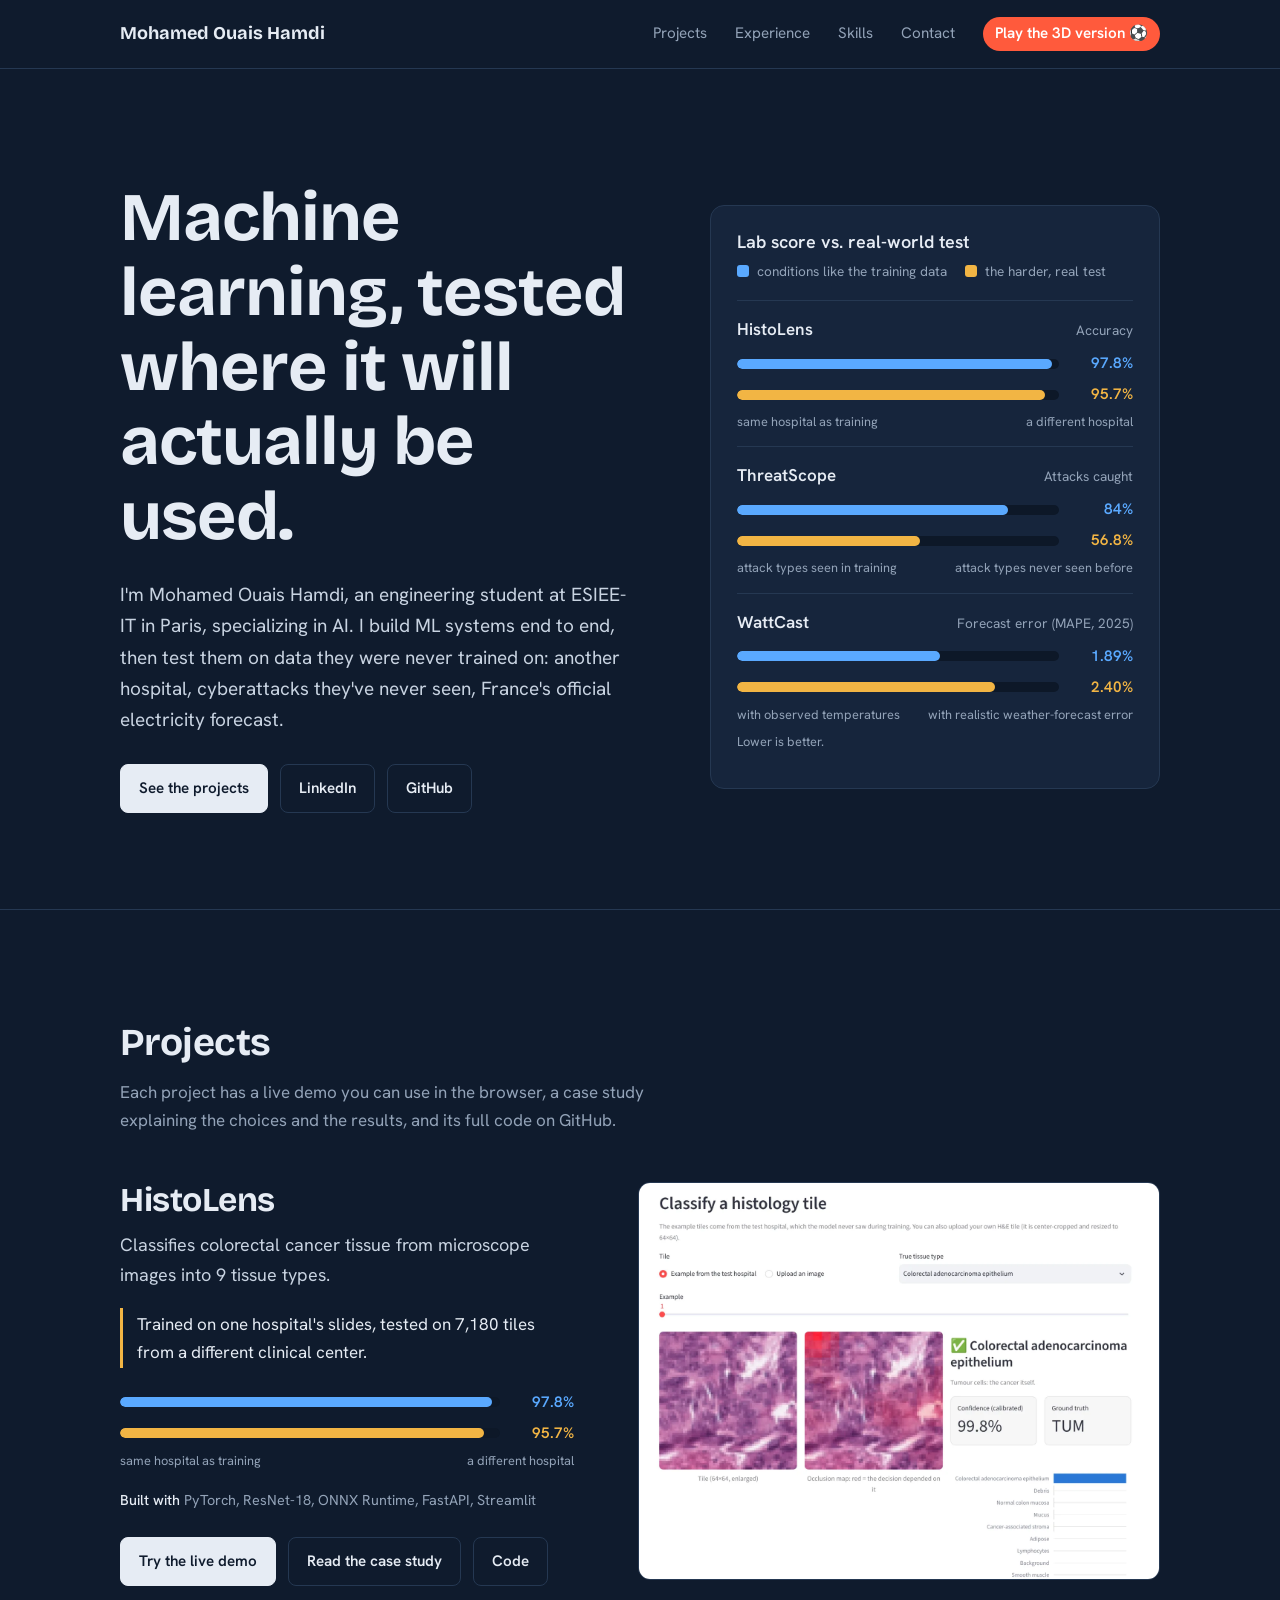
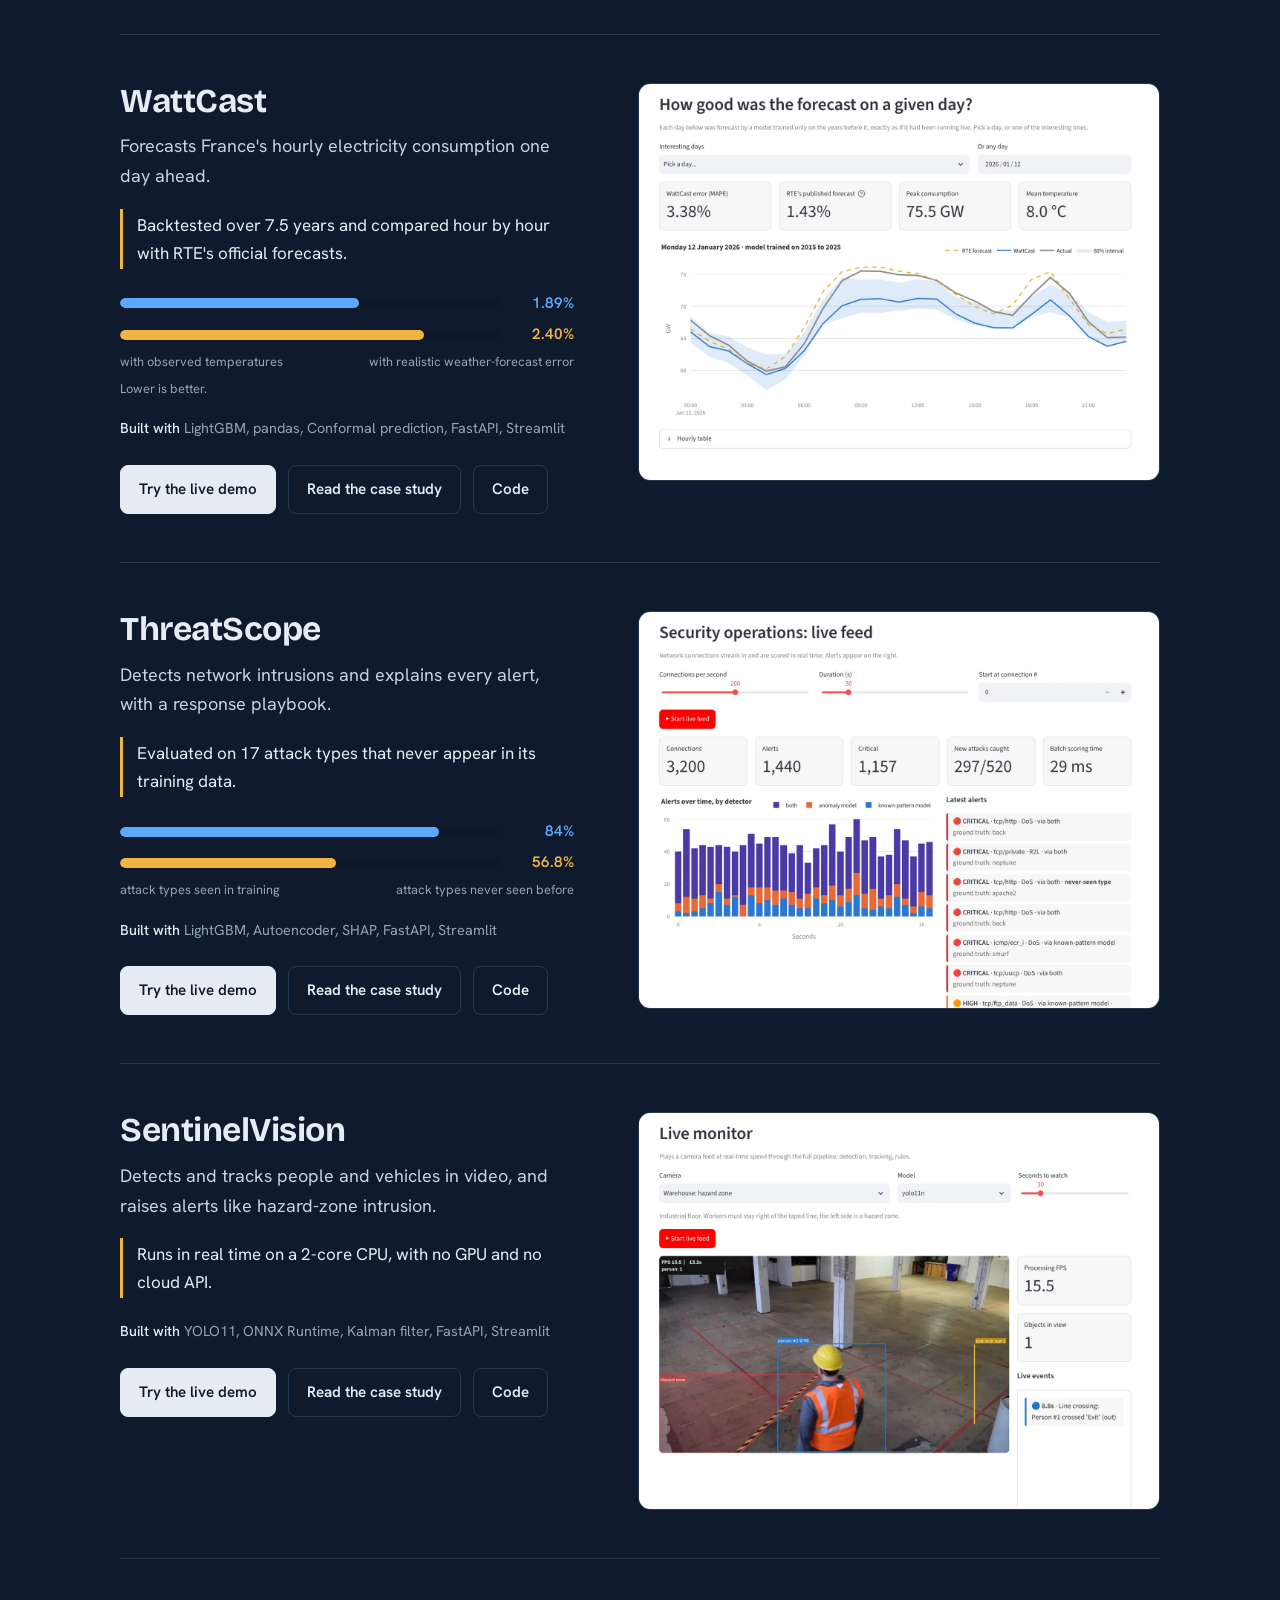
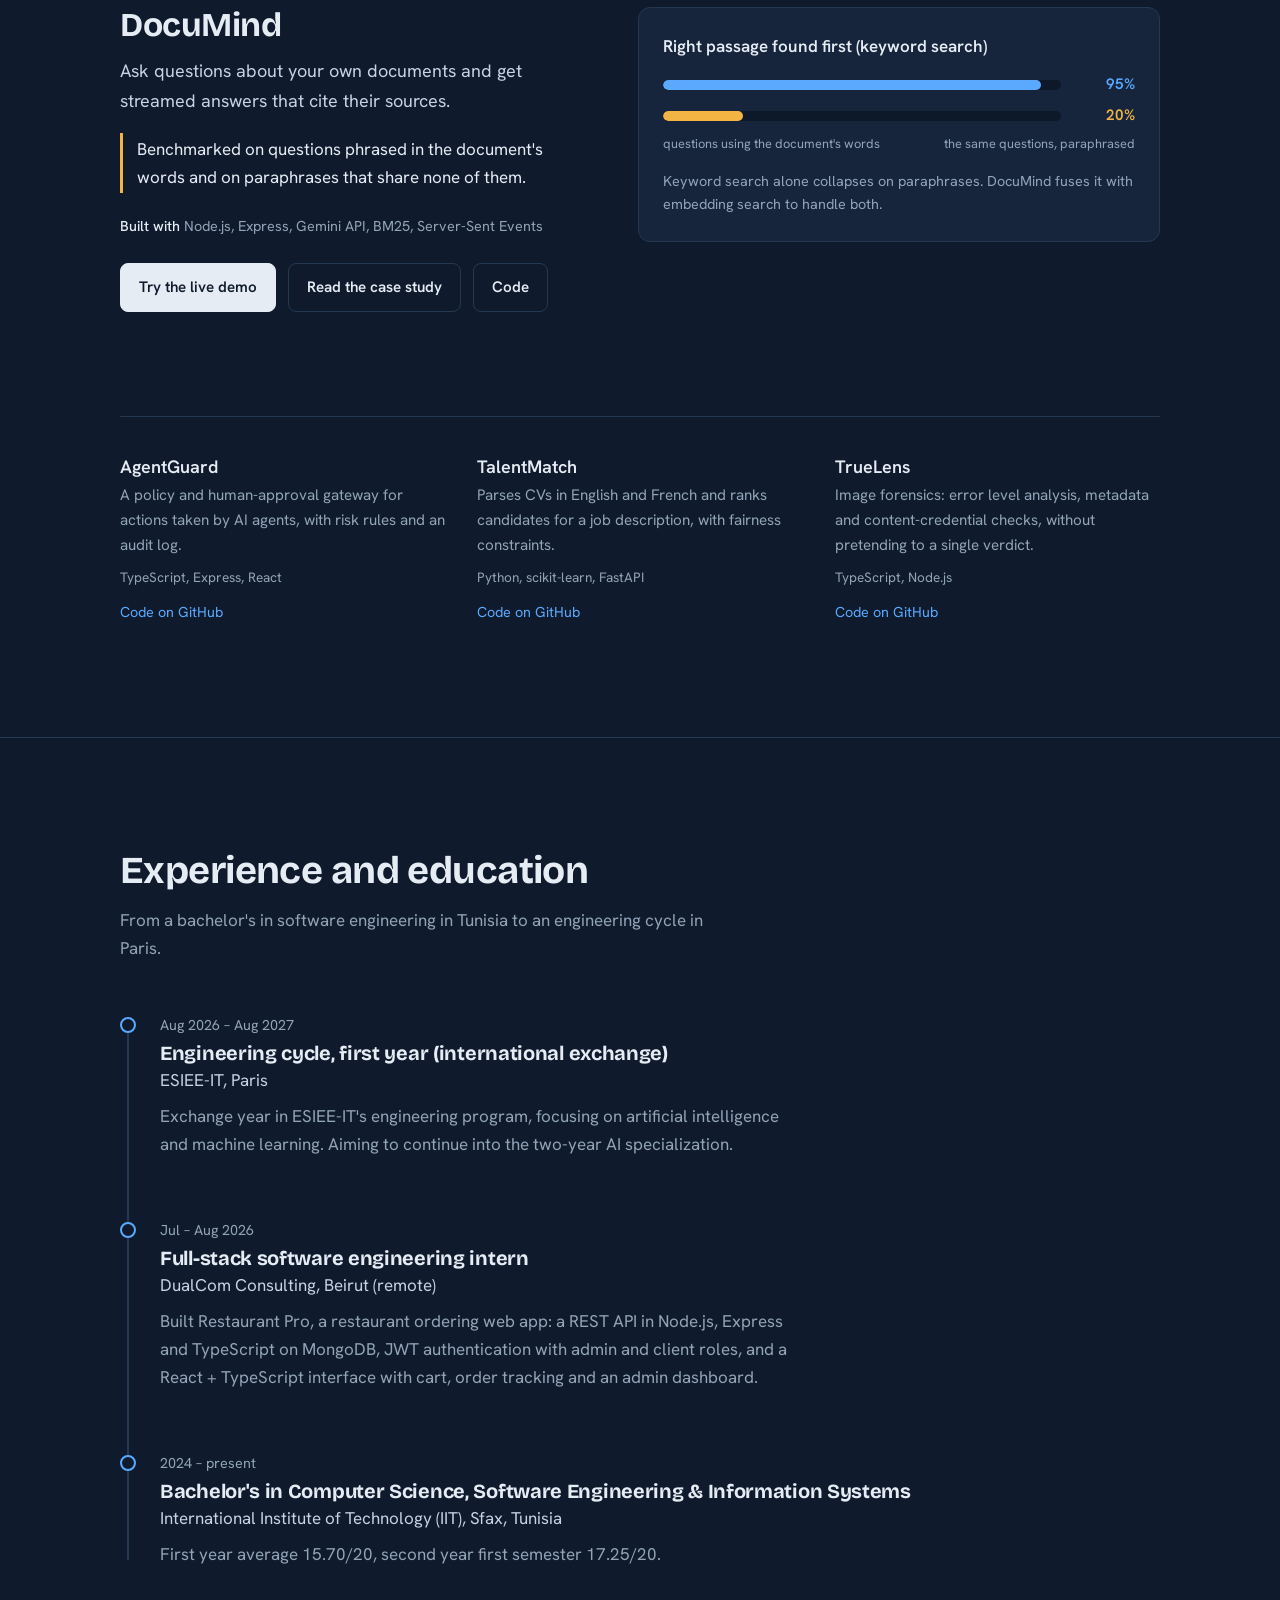
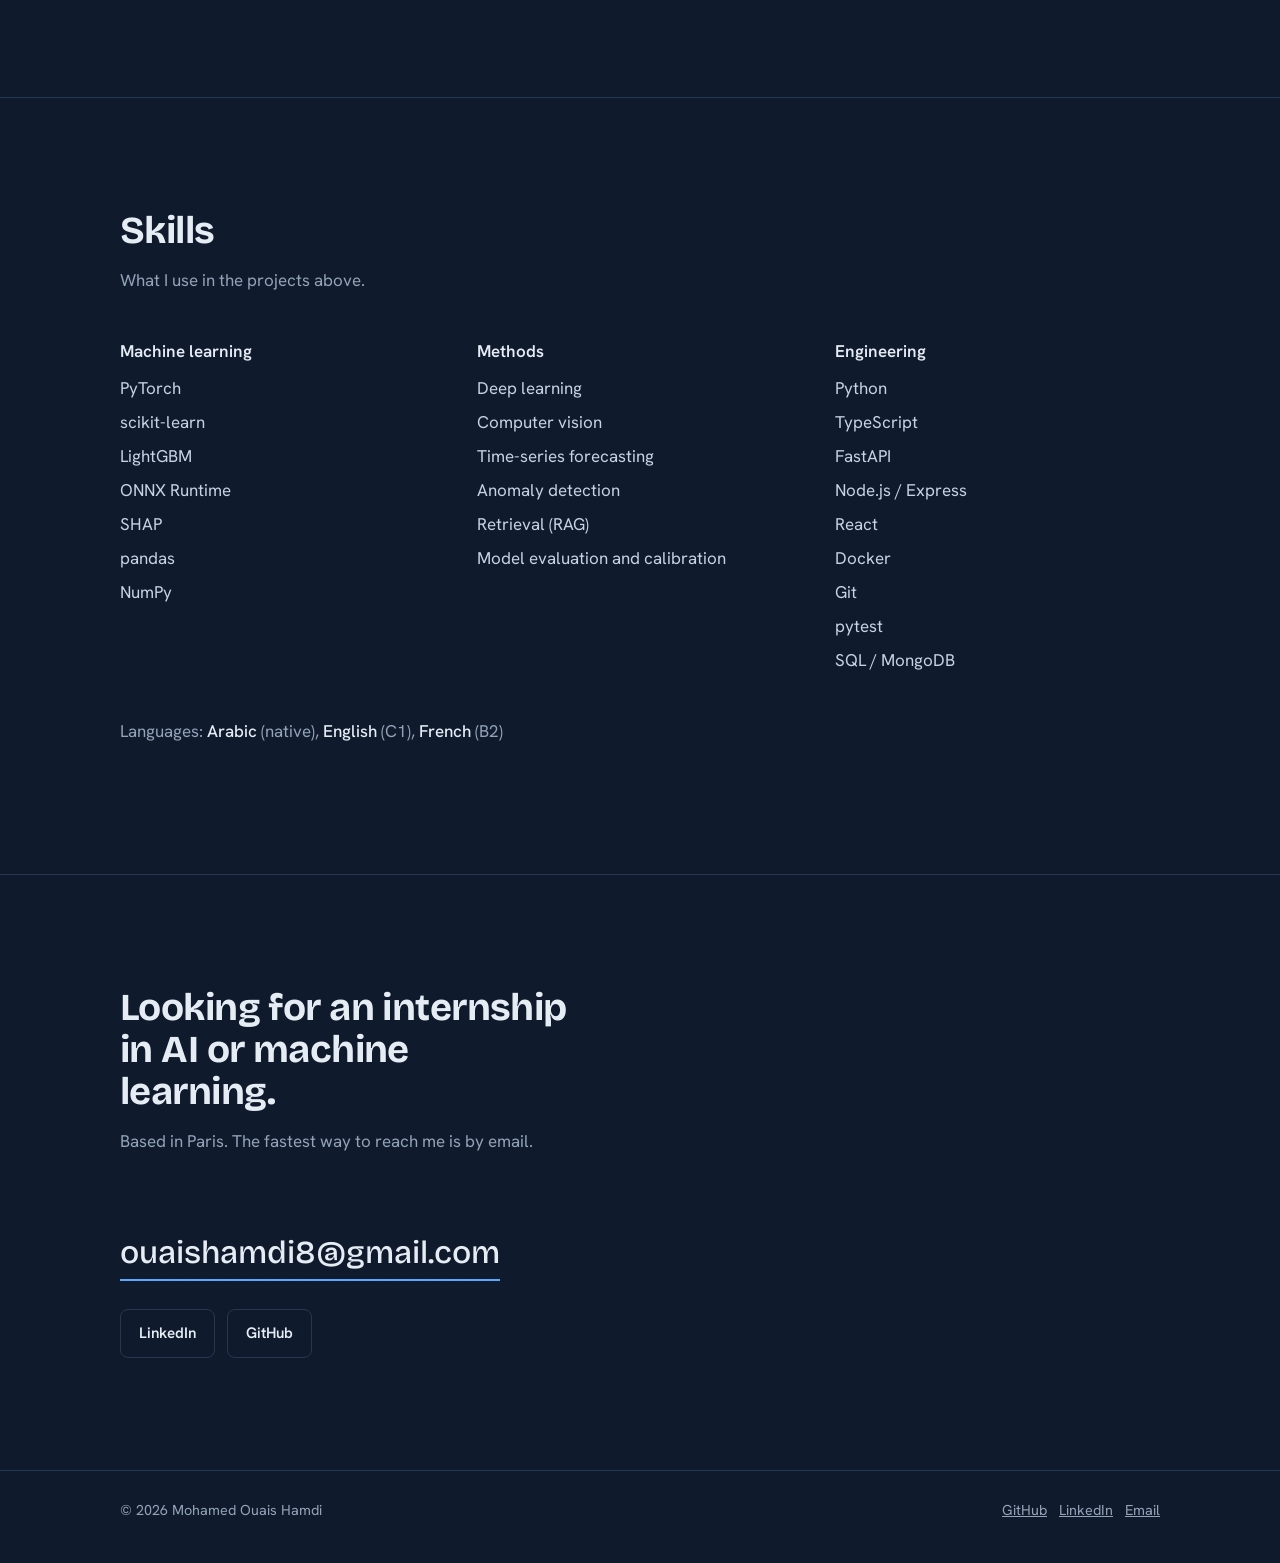
==== classic/index.html @ b9bb40b7 "Ouais FC and the classic portfolio" ====
<!DOCTYPE html><html lang="en"><head><meta charset="utf-8"><meta name="viewport" content="width=device-width, initial-scale=1"><title>Mohamed Ouais Hamdi · AI &amp; Machine Learning</title><meta name="description" content="Engineering student in AI and machine learning at ESIEE-IT, Paris. ML systems built end to end and tested on data they never saw in training."><link rel="canonical" href="https://classic.medouaishamdi.com/classic/"><meta property="og:title" content="Mohamed Ouais Hamdi · AI &amp; Machine Learning"><meta property="og:description" content="Engineering student in AI and machine learning at ESIEE-IT, Paris. ML systems built end to end and tested on data they never saw in training."><meta property="og:type" content="website"><meta property="og:url" content="https://classic.medouaishamdi.com/classic/"><meta property="og:image" content="https://medouaishamdi.com/og.png"><meta name="theme-color" content="#0f1b2d"><link rel="icon" href="/classic/favicon.svg" type="image/svg+xml"><link rel="stylesheet" href="/classic/_astro/projects.C-NV3u36.css"></head><body><a class="skip" href="#main">Skip to content</a><header class="site-header"><div class="wrap"><a class="brand" href="/classic/">Mohamed Ouais Hamdi</a><nav class="nav" aria-label="Main"><a href="/classic/#projects">Projects</a><a href="/classic/#journey" class="optional">Experience</a><a href="/classic/#skills" class="optional">Skills</a><a href="/classic/#contact" class="contact-link">Contact</a><a class="play" href="/">Play <span class="optional">the 3D version</span> ⚽</a></nav></div></header><main id="main"><section class="hero"><div class="wrap"><div><h1>Machine learning, tested where it will actually be used.</h1><p class="intro">I'm Mohamed Ouais Hamdi, an engineering student at ESIEE-IT in Paris, specializing in AI. I build ML systems end to end, then test them on data they were never trained on: another hospital, cyberattacks they've never seen, France's official electricity forecast.</p><div class="actions"><a class="btn primary" href="#projects">See the projects</a><a class="btn" href="https://www.linkedin.com/in/medouaishamdi">LinkedIn</a><a class="btn" href="https://github.com/medouaishamdi">GitHub</a></div></div><aside class="board" aria-labelledby="board-title"><h2 id="board-title">Lab score vs. real-world test</h2><div class="legend"><span><i class="swatch lab"></i>conditions like the training data</span><span><i class="swatch test"></i>the harder, real test</span></div><div class="board-row"><div class="head"><a href="/classic/projects/histolens">HistoLens</a><span class="what">Accuracy</span></div><div class="bars" role="img" aria-label="Accuracy: 97.8% same hospital as training, 95.7% a different hospital"><div class="bar lab"><div class="track"><div class="fill" style="width:97.8%"></div></div><span class="value">97.8%</span></div><div class="bar test"><div class="track"><div class="fill" style="width:95.7%"></div></div><span class="value">95.7%</span></div></div><div class="bar-notes"><span>same hospital as training</span><span>a different hospital</span></div></div><div class="board-row"><div class="head"><a href="/classic/projects/threatscope">ThreatScope</a><span class="what">Attacks caught</span></div><div class="bars" role="img" aria-label="Attacks caught: 84% attack types seen in training, 56.8% attack types never seen before"><div class="bar lab"><div class="track"><div class="fill" style="width:84%"></div></div><span class="value">84%</span></div><div class="bar test"><div class="track"><div class="fill" style="width:56.8%"></div></div><span class="value">56.8%</span></div></div><div class="bar-notes"><span>attack types seen in training</span><span>attack types never seen before</span></div></div><div class="board-row"><div class="head"><a href="/classic/projects/wattcast">WattCast</a><span class="what">Forecast error (MAPE, 2025)</span></div><div class="bars" role="img" aria-label="Forecast error (MAPE, 2025): 1.89% with observed temperatures, 2.40% with realistic weather-forecast error"><div class="bar lab"><div class="track"><div class="fill" style="width:63%"></div></div><span class="value">1.89%</span></div><div class="bar test"><div class="track"><div class="fill" style="width:80%"></div></div><span class="value">2.40%</span></div></div><div class="bar-notes"><span>with observed temperatures</span><span>with realistic weather-forecast error</span></div><p class="muted" style="font-size:.8rem;margin:6px 0 0">Lower is better.</p></div></aside></div></section><section class="section" id="projects"><div class="wrap"><h2>Projects</h2><p class="section-intro">Each project has a live demo you can use in the browser, a case study explaining the choices and the results, and its full code on GitHub.</p><article class="project"><div><h3>HistoLens</h3><p class="one">Classifies colorectal cancer tissue from microscope images into 9 tissue types.</p><p class="challenge">Trained on one hospital&#39;s slides, tested on 7,180 tiles from a different clinical center.</p><div class="bars" role="img" aria-label="Accuracy: 97.8% same hospital as training, 95.7% a different hospital"><div class="bar lab"><div class="track"><div class="fill" style="width:97.8%"></div></div><span class="value">97.8%</span></div><div class="bar test"><div class="track"><div class="fill" style="width:95.7%"></div></div><span class="value">95.7%</span></div></div><div class="bar-notes"><span>same hospital as training</span><span>a different hospital</span></div><p class="stack"><strong>Built with</strong> PyTorch, ResNet-18, ONNX Runtime, FastAPI, Streamlit</p><div class="actions"><a class="btn primary" href="https://histolens-medouaishamdi.streamlit.app">Try the live demo</a><a class="btn" href="/classic/projects/histolens">Read the case study</a><a class="btn" href="https://github.com/medouaishamdi/histolens">Code</a></div></div><div class="visual"><a class="shot" href="/classic/projects/histolens" aria-label="HistoLens case study"><img src="/classic/img/histolens.webp" alt="HistoLens classifying a tumour tile, with an occlusion map and calibrated probabilities" width="1400" height="1066" loading="lazy" decoding="async"></a></div></article><article class="project"><div><h3>WattCast</h3><p class="one">Forecasts France&#39;s hourly electricity consumption one day ahead.</p><p class="challenge">Backtested over 7.5 years and compared hour by hour with RTE&#39;s official forecasts.</p><div class="bars" role="img" aria-label="Forecast error (MAPE, 2025): 1.89% with observed temperatures, 2.40% with realistic weather-forecast error"><div class="bar lab"><div class="track"><div class="fill" style="width:63%"></div></div><span class="value">1.89%</span></div><div class="bar test"><div class="track"><div class="fill" style="width:80%"></div></div><span class="value">2.40%</span></div></div><div class="bar-notes"><span>with observed temperatures</span><span>with realistic weather-forecast error</span></div><p class="muted" style="font-size:.8rem;margin:6px 0 0">Lower is better.</p><p class="stack"><strong>Built with</strong> LightGBM, pandas, Conformal prediction, FastAPI, Streamlit</p><div class="actions"><a class="btn primary" href="https://wattcast-medouaishamdi.streamlit.app">Try the live demo</a><a class="btn" href="/classic/projects/wattcast">Read the case study</a><a class="btn" href="https://github.com/medouaishamdi/wattcast">Code</a></div></div><div class="visual"><a class="shot" href="/classic/projects/wattcast" aria-label="WattCast case study"><img src="/classic/img/wattcast.webp" alt="WattCast replaying a January 2026 cold snap: actual consumption, WattCast forecast and RTE forecast" width="1400" height="1066" loading="lazy" decoding="async"></a></div></article><article class="project"><div><h3>ThreatScope</h3><p class="one">Detects network intrusions and explains every alert, with a response playbook.</p><p class="challenge">Evaluated on 17 attack types that never appear in its training data.</p><div class="bars" role="img" aria-label="Attacks caught: 84% attack types seen in training, 56.8% attack types never seen before"><div class="bar lab"><div class="track"><div class="fill" style="width:84%"></div></div><span class="value">84%</span></div><div class="bar test"><div class="track"><div class="fill" style="width:56.8%"></div></div><span class="value">56.8%</span></div></div><div class="bar-notes"><span>attack types seen in training</span><span>attack types never seen before</span></div><p class="stack"><strong>Built with</strong> LightGBM, Autoencoder, SHAP, FastAPI, Streamlit</p><div class="actions"><a class="btn primary" href="https://threatscope-medouaishamdi.streamlit.app">Try the live demo</a><a class="btn" href="/classic/projects/threatscope">Read the case study</a><a class="btn" href="https://github.com/medouaishamdi/threatscope">Code</a></div></div><div class="visual"><a class="shot" href="/classic/projects/threatscope" aria-label="ThreatScope case study"><img src="/classic/img/threatscope.webp" alt="ThreatScope live security-operations view with alerts by detector" width="1400" height="1066" loading="lazy" decoding="async"></a></div></article><article class="project"><div><h3>SentinelVision</h3><p class="one">Detects and tracks people and vehicles in video, and raises alerts like hazard-zone intrusion.</p><p class="challenge">Runs in real time on a 2-core CPU, with no GPU and no cloud API.</p><p class="stack"><strong>Built with</strong> YOLO11, ONNX Runtime, Kalman filter, FastAPI, Streamlit</p><div class="actions"><a class="btn primary" href="https://sentinelvision-medouaishamdi.streamlit.app">Try the live demo</a><a class="btn" href="/classic/projects/sentinelvision">Read the case study</a><a class="btn" href="https://github.com/medouaishamdi/sentinelvision">Code</a></div></div><div class="visual"><a class="shot" href="/classic/projects/sentinelvision" aria-label="SentinelVision case study"><img src="/classic/img/sentinelvision.webp" alt="SentinelVision tracking a worker near a hazard zone in a warehouse video" width="1400" height="1066" loading="lazy" decoding="async"></a></div></article><article class="project"><div><h3>DocuMind</h3><p class="one">Ask questions about your own documents and get streamed answers that cite their sources.</p><p class="challenge">Benchmarked on questions phrased in the document&#39;s words and on paraphrases that share none of them.</p><p class="stack"><strong>Built with</strong> Node.js, Express, Gemini API, BM25, Server-Sent Events</p><div class="actions"><a class="btn primary" href="https://documind-e22o.onrender.com">Try the live demo</a><a class="btn" href="/classic/projects/documind">Read the case study</a><a class="btn" href="https://github.com/medouaishamdi/documind">Code</a></div></div><div class="visual"><div class="metric-panel"><p class="label">Right passage found first (keyword search)</p><div class="bars" role="img" aria-label="Right passage found first (keyword search): 95% questions using the document's words, 20% the same questions, paraphrased"><div class="bar lab"><div class="track"><div class="fill" style="width:95%"></div></div><span class="value">95%</span></div><div class="bar test"><div class="track"><div class="fill" style="width:20%"></div></div><span class="value">20%</span></div></div><div class="bar-notes"><span>questions using the document&#39;s words</span><span>the same questions, paraphrased</span></div><p class="muted" style="font-size:.9rem;margin:16px 0 0">Keyword search alone collapses on paraphrases. DocuMind fuses it with embedding search to handle both.</p></div></div></article><div class="more"><div><h3>AgentGuard</h3><p>A policy and human-approval gateway for actions taken by AI agents, with risk rules and an audit log.</p><p class="muted" style="font-size:.85rem">TypeScript, Express, React</p><a href="https://github.com/medouaishamdi/agentguard">Code on GitHub</a></div><div><h3>TalentMatch</h3><p>Parses CVs in English and French and ranks candidates for a job description, with fairness constraints.</p><p class="muted" style="font-size:.85rem">Python, scikit-learn, FastAPI</p><a href="https://github.com/medouaishamdi/talentmatch">Code on GitHub</a></div><div><h3>TrueLens</h3><p>Image forensics: error level analysis, metadata and content-credential checks, without pretending to a single verdict.</p><p class="muted" style="font-size:.85rem">TypeScript, Node.js</p><a href="https://github.com/medouaishamdi/truelens">Code on GitHub</a></div></div></div></section><section class="section" id="journey"><div class="wrap"><h2>Experience and education</h2><p class="section-intro">From a bachelor's in software engineering in Tunisia to an engineering cycle in Paris.</p><ol class="timeline"><li><span class="when">Aug 2026 – Aug 2027</span><h3>Engineering cycle, first year (international exchange)</h3><p class="place">ESIEE-IT, Paris</p><p class="measure-text muted">Exchange year in ESIEE-IT&#39;s engineering program, focusing on artificial intelligence and machine learning. Aiming to continue into the two-year AI specialization.</p></li><li><span class="when">Jul – Aug 2026</span><h3>Full-stack software engineering intern</h3><p class="place">DualCom Consulting, Beirut (remote)</p><p class="measure-text muted">Built Restaurant Pro, a restaurant ordering web app: a REST API in Node.js, Express and TypeScript on MongoDB, JWT authentication with admin and client roles, and a React + TypeScript interface with cart, order tracking and an admin dashboard.</p></li><li><span class="when">2024 – present</span><h3>Bachelor&#39;s in Computer Science, Software Engineering &amp; Information Systems</h3><p class="place">International Institute of Technology (IIT), Sfax, Tunisia</p><p class="measure-text muted">First year average 15.70/20, second year first semester 17.25/20.</p></li></ol></div></section><section class="section" id="skills"><div class="wrap"><h2>Skills</h2><p class="section-intro">What I use in the projects above.</p><div class="skills"><div><h3>Machine learning</h3><ul><li>PyTorch</li><li>scikit-learn</li><li>LightGBM</li><li>ONNX Runtime</li><li>SHAP</li><li>pandas</li><li>NumPy</li></ul></div><div><h3>Methods</h3><ul><li>Deep learning</li><li>Computer vision</li><li>Time-series forecasting</li><li>Anomaly detection</li><li>Retrieval (RAG)</li><li>Model evaluation and calibration</li></ul></div><div><h3>Engineering</h3><ul><li>Python</li><li>TypeScript</li><li>FastAPI</li><li>Node.js / Express</li><li>React</li><li>Docker</li><li>Git</li><li>pytest</li><li>SQL / MongoDB</li></ul></div></div><p class="langs">Languages: <strong>Arabic</strong> (native), <strong>English</strong> (C1), <strong>French</strong> (B2)</p></div></section><section class="section contact" id="contact"><div class="wrap"><h2>Looking for an internship in AI or machine learning.</h2><p class="section-intro">Based in Paris. The fastest way to reach me is by email.</p><a class="email" href="mailto:ouaishamdi8@gmail.com">ouaishamdi8@gmail.com</a><div class="actions"><a class="btn" href="https://www.linkedin.com/in/medouaishamdi">LinkedIn</a><a class="btn" href="https://github.com/medouaishamdi">GitHub</a></div></div></section></main><footer class="site-footer"><div class="wrap"><span>© 2026 Mohamed Ouais Hamdi</span><span><a href="https://github.com/medouaishamdi">GitHub</a> &nbsp; <a href="https://www.linkedin.com/in/medouaishamdi">LinkedIn</a> &nbsp; <a href="mailto:ouaishamdi8@gmail.com">Email</a></span></div></footer></body></html>
---- classic/_astro/projects.C-NV3u36.css ----
@font-face{font-family:Bricolage Grotesque;font-style:normal;font-display:swap;font-weight:500;src:url(/classic/_astro/bricolage-grotesque-vietnamese-500-normal.FzY9NZwK.woff2)format("woff2"),url(/classic/_astro/bricolage-grotesque-vietnamese-500-normal.CAK5R6Iy.woff)format("woff");unicode-range:U+102-103,U+110-111,U+128-129,U+168-169,U+1A0-1A1,U+1AF-1B0,U+300-301,U+303-304,U+308-309,U+323,U+329,U+1EA0-1EF9,U+20AB}@font-face{font-family:Bricolage Grotesque;font-style:normal;font-display:swap;font-weight:500;src:url(/classic/_astro/bricolage-grotesque-latin-ext-500-normal.DIhLz7G7.woff2)format("woff2"),url(/classic/_astro/bricolage-grotesque-latin-ext-500-normal.B0ZDNVGf.woff)format("woff");unicode-range:U+100-2BA,U+2BD-2C5,U+2C7-2CC,U+2CE-2D7,U+2DD-2FF,U+304,U+308,U+329,U+1D00-1DBF,U+1E00-1E9F,U+1EF2-1EFF,U+2020,U+20A0-20AB,U+20AD-20C0,U+2113,U+2C60-2C7F,U+A720-A7FF}@font-face{font-family:Bricolage Grotesque;font-style:normal;font-display:swap;font-weight:500;src:url(/classic/_astro/bricolage-grotesque-latin-500-normal.DEDBoLFO.woff2)format("woff2"),url(/classic/_astro/bricolage-grotesque-latin-500-normal.CV-uA8Lw.woff)format("woff");unicode-range:U+??,U+131,U+152-153,U+2BB-2BC,U+2C6,U+2DA,U+2DC,U+304,U+308,U+329,U+2000-206F,U+20AC,U+2122,U+2191,U+2193,U+2212,U+2215,U+FEFF,U+FFFD}@font-face{font-family:Bricolage Grotesque;font-style:normal;font-display:swap;font-weight:700;src:url(/classic/_astro/bricolage-grotesque-vietnamese-700-normal.BLYPkJbo.woff2)format("woff2"),url(/classic/_astro/bricolage-grotesque-vietnamese-700-normal.CHrFuVHU.woff)format("woff");unicode-range:U+102-103,U+110-111,U+128-129,U+168-169,U+1A0-1A1,U+1AF-1B0,U+300-301,U+303-304,U+308-309,U+323,U+329,U+1EA0-1EF9,U+20AB}@font-face{font-family:Bricolage Grotesque;font-style:normal;font-display:swap;font-weight:700;src:url(/classic/_astro/bricolage-grotesque-latin-ext-700-normal.fBkt-7fi.woff2)format("woff2"),url(/classic/_astro/bricolage-grotesque-latin-ext-700-normal.BXpPFNFj.woff)format("woff");unicode-range:U+100-2BA,U+2BD-2C5,U+2C7-2CC,U+2CE-2D7,U+2DD-2FF,U+304,U+308,U+329,U+1D00-1DBF,U+1E00-1E9F,U+1EF2-1EFF,U+2020,U+20A0-20AB,U+20AD-20C0,U+2113,U+2C60-2C7F,U+A720-A7FF}@font-face{font-family:Bricolage Grotesque;font-style:normal;font-display:swap;font-weight:700;src:url(/classic/_astro/bricolage-grotesque-latin-700-normal.gtcctNPv.woff2)format("woff2"),url(/classic/_astro/bricolage-grotesque-latin-700-normal.DvJDmrLu.woff)format("woff");unicode-range:U+??,U+131,U+152-153,U+2BB-2BC,U+2C6,U+2DA,U+2DC,U+304,U+308,U+329,U+2000-206F,U+20AC,U+2122,U+2191,U+2193,U+2212,U+2215,U+FEFF,U+FFFD}@font-face{font-family:Hanken Grotesk;font-style:normal;font-display:swap;font-weight:400;src:url([data-uri])format("woff2"),url([data-uri])format("woff");unicode-range:U+460-52F,U+1C80-1C8A,U+20B4,U+2DE0-2DFF,U+A640-A69F,U+FE2E-FE2F}@font-face{font-family:Hanken Grotesk;font-style:normal;font-display:swap;font-weight:400;src:url(/classic/_astro/hanken-grotesk-vietnamese-400-normal.BLrFBAHj.woff2)format("woff2"),url(/classic/_astro/hanken-grotesk-vietnamese-400-normal.C-iWyKLC.woff)format("woff");unicode-range:U+102-103,U+110-111,U+128-129,U+168-169,U+1A0-1A1,U+1AF-1B0,U+300-301,U+303-304,U+308-309,U+323,U+329,U+1EA0-1EF9,U+20AB}@font-face{font-family:Hanken Grotesk;font-style:normal;font-display:swap;font-weight:400;src:url(/classic/_astro/hanken-grotesk-latin-ext-400-normal.DR7lHpW4.woff2)format("woff2"),url(/classic/_astro/hanken-grotesk-latin-ext-400-normal.DI-aIsWt.woff)format("woff");unicode-range:U+100-2BA,U+2BD-2C5,U+2C7-2CC,U+2CE-2D7,U+2DD-2FF,U+304,U+308,U+329,U+1D00-1DBF,U+1E00-1E9F,U+1EF2-1EFF,U+2020,U+20A0-20AB,U+20AD-20C0,U+2113,U+2C60-2C7F,U+A720-A7FF}@font-face{font-family:Hanken Grotesk;font-style:normal;font-display:swap;font-weight:400;src:url(/classic/_astro/hanken-grotesk-latin-400-normal.BG6hkEXj.woff2)format("woff2"),url(/classic/_astro/hanken-grotesk-latin-400-normal.CjyVwvJV.woff)format("woff");unicode-range:U+??,U+131,U+152-153,U+2BB-2BC,U+2C6,U+2DA,U+2DC,U+304,U+308,U+329,U+2000-206F,U+20AC,U+2122,U+2191,U+2193,U+2212,U+2215,U+FEFF,U+FFFD}@font-face{font-family:Hanken Grotesk;font-style:normal;font-display:swap;font-weight:500;src:url([data-uri])format("woff2"),url([data-uri])format("woff");unicode-range:U+460-52F,U+1C80-1C8A,U+20B4,U+2DE0-2DFF,U+A640-A69F,U+FE2E-FE2F}@font-face{font-family:Hanken Grotesk;font-style:normal;font-display:swap;font-weight:500;src:url(/classic/_astro/hanken-grotesk-vietnamese-500-normal.DxwlvJEc.woff2)format("woff2"),url(/classic/_astro/hanken-grotesk-vietnamese-500-normal.DkDHNoXI.woff)format("woff");unicode-range:U+102-103,U+110-111,U+128-129,U+168-169,U+1A0-1A1,U+1AF-1B0,U+300-301,U+303-304,U+308-309,U+323,U+329,U+1EA0-1EF9,U+20AB}@font-face{font-family:Hanken Grotesk;font-style:normal;font-display:swap;font-weight:500;src:url(/classic/_astro/hanken-grotesk-latin-ext-500-normal.DLb9JDK8.woff2)format("woff2"),url(/classic/_astro/hanken-grotesk-latin-ext-500-normal.BNvrJ0Ju.woff)format("woff");unicode-range:U+100-2BA,U+2BD-2C5,U+2C7-2CC,U+2CE-2D7,U+2DD-2FF,U+304,U+308,U+329,U+1D00-1DBF,U+1E00-1E9F,U+1EF2-1EFF,U+2020,U+20A0-20AB,U+20AD-20C0,U+2113,U+2C60-2C7F,U+A720-A7FF}@font-face{font-family:Hanken Grotesk;font-style:normal;font-display:swap;font-weight:500;src:url(/classic/_astro/hanken-grotesk-latin-500-normal.DrDcrrxK.woff2)format("woff2"),url(/classic/_astro/hanken-grotesk-latin-500-normal.Bo-NxEKf.woff)format("woff");unicode-range:U+??,U+131,U+152-153,U+2BB-2BC,U+2C6,U+2DA,U+2DC,U+304,U+308,U+329,U+2000-206F,U+20AC,U+2122,U+2191,U+2193,U+2212,U+2215,U+FEFF,U+FFFD}@font-face{font-family:Hanken Grotesk;font-style:normal;font-display:swap;font-weight:600;src:url([data-uri])format("woff2"),url([data-uri])format("woff");unicode-range:U+460-52F,U+1C80-1C8A,U+20B4,U+2DE0-2DFF,U+A640-A69F,U+FE2E-FE2F}@font-face{font-family:Hanken Grotesk;font-style:normal;font-display:swap;font-weight:600;src:url(/classic/_astro/hanken-grotesk-vietnamese-600-normal.Cp8QQjQf.woff2)format("woff2"),url(/classic/_astro/hanken-grotesk-vietnamese-600-normal.DHaFH8q1.woff)format("woff");unicode-range:U+102-103,U+110-111,U+128-129,U+168-169,U+1A0-1A1,U+1AF-1B0,U+300-301,U+303-304,U+308-309,U+323,U+329,U+1EA0-1EF9,U+20AB}@font-face{font-family:Hanken Grotesk;font-style:normal;font-display:swap;font-weight:600;src:url(/classic/_astro/hanken-grotesk-latin-ext-600-normal.FY8kSObK.woff2)format("woff2"),url(/classic/_astro/hanken-grotesk-latin-ext-600-normal.DHIm05DD.woff)format("woff");unicode-range:U+100-2BA,U+2BD-2C5,U+2C7-2CC,U+2CE-2D7,U+2DD-2FF,U+304,U+308,U+329,U+1D00-1DBF,U+1E00-1E9F,U+1EF2-1EFF,U+2020,U+20A0-20AB,U+20AD-20C0,U+2113,U+2C60-2C7F,U+A720-A7FF}@font-face{font-family:Hanken Grotesk;font-style:normal;font-display:swap;font-weight:600;src:url(/classic/_astro/hanken-grotesk-latin-600-normal.CIXX6EOa.woff2)format("woff2"),url(/classic/_astro/hanken-grotesk-latin-600-normal.NEn2C4Q3.woff)format("woff");unicode-range:U+??,U+131,U+152-153,U+2BB-2BC,U+2C6,U+2DA,U+2DC,U+304,U+308,U+329,U+2000-206F,U+20AC,U+2122,U+2191,U+2193,U+2212,U+2215,U+FEFF,U+FFFD}:root{--night:#0f1b2d;--ink:#16253c;--line:#253852;--text:#e6ecf4;--muted:#93a3b8;--lab:#5aa9ff;--test:#f2b544;--display:"Bricolage Grotesque", system-ui, sans-serif;--body:"Hanken Grotesk", system-ui, sans-serif;--wrap:1120px;--gutter:clamp(20px, 4vw, 40px)}*,:before,:after{box-sizing:border-box}html{scroll-behavior:smooth}@media (prefers-reduced-motion:reduce){html{scroll-behavior:auto}}body{background:var(--night);color:var(--text);font:400 1.0625rem/1.65 var(--body);-webkit-font-smoothing:antialiased;text-rendering:optimizelegibility;margin:0}h1,h2,h3{font-family:var(--display);letter-spacing:-.015em;margin:0;font-weight:700;line-height:1.1}h1{font-size:clamp(2.5rem,5.6vw,4.25rem)}h2{font-size:clamp(1.75rem,3vw,2.375rem)}h3{font-size:1.5rem}p{margin:0 0 1em}a{color:inherit}img{max-width:100%;height:auto;display:block}:focus-visible{outline:2px solid var(--lab);outline-offset:3px;border-radius:4px}.wrap{max-width:var(--wrap);padding:0 var(--gutter);margin:0 auto}.measure-text{max-width:64ch}.muted{color:var(--muted)}.skip{background:var(--text);color:var(--night);z-index:10;border-radius:6px;padding:8px 14px;position:absolute;top:8px;left:-999px}.skip:focus{left:8px}.site-header{border-bottom:1px solid var(--line)}.site-header .wrap{justify-content:space-between;align-items:center;gap:24px;height:68px;display:flex}.brand{font-family:var(--display);font-size:1.125rem;font-weight:700;text-decoration:none}.nav{gap:clamp(14px,2.4vw,28px);font-size:.95rem;display:flex}.nav a{color:var(--muted);text-decoration:none}.nav a:hover{color:var(--text)}@media (width<=640px){.nav .optional{display:none}}.nav a.play{color:#fff;white-space:nowrap;background:#ff5a3c;border-radius:999px;padding:4px 12px;font-weight:700}.nav a.play:hover{color:#fff;background:#e2431f}.nav{align-items:center}@media (width<=430px){.nav .contact-link{display:none}}.actions{flex-wrap:wrap;gap:12px;margin-top:28px;display:flex}.btn{border:1px solid var(--line);color:var(--text);border-radius:8px;align-items:center;gap:8px;padding:11px 18px;font-size:.95rem;font-weight:600;text-decoration:none;transition:border-color .15s,background-color .15s;display:inline-flex}.btn:hover{border-color:var(--muted)}.btn.primary{background:var(--text);color:var(--night);border-color:var(--text)}.btn.primary:hover{background:#fff}.hero{padding:clamp(56px,9vw,112px) 0 clamp(56px,8vw,96px)}.hero .wrap{grid-template-columns:1.15fr 1fr;align-items:center;gap:clamp(32px,6vw,72px);display:grid}.hero h1{max-width:15ch}.hero .intro{color:#c8d3e1;max-width:46ch;margin-top:24px;font-size:1.1875rem}@media (width<=900px){.hero .wrap{grid-template-columns:1fr}}.board{background:var(--ink);border:1px solid var(--line);border-radius:14px;padding:26px 26px 22px}.board h2{font-size:1.125rem;font-family:var(--body);letter-spacing:0;font-weight:600}.legend{color:var(--muted);flex-wrap:wrap;gap:6px 18px;margin:8px 0 18px;font-size:.85rem;display:flex}.legend span{align-items:center;gap:8px;display:inline-flex}.swatch{border-radius:3px;width:12px;height:12px;display:inline-block}.swatch.lab{background:var(--lab)}.swatch.test{background:var(--test)}.board-row{border-top:1px solid var(--line);padding:14px 0}.board-row .head{justify-content:space-between;align-items:baseline;gap:12px;margin-bottom:8px;display:flex}.board-row .head a{font-weight:600;text-decoration:none}.board-row .head a:hover{text-decoration:underline}.board-row .head .what{color:var(--muted);text-align:right;font-size:.85rem}.bars{gap:6px;display:grid}.bar{grid-template-columns:1fr 64px;align-items:center;gap:10px;display:grid}.bar .track{background:#0d1828;border-radius:5px;height:10px;overflow:hidden}.bar .fill{transform-origin:0;border-radius:5px;height:100%}.bar.lab .fill{background:var(--lab)}.bar.test .fill{background:var(--test)}.bar .value{font-variant-numeric:tabular-nums;text-align:right;font-size:.95rem;font-weight:600}.bar.lab .value{color:var(--lab)}.bar.test .value{color:var(--test)}.bar-notes{color:var(--muted);justify-content:space-between;gap:12px;margin-top:4px;font-size:.8rem;display:flex}@media (prefers-reduced-motion:no-preference){.board .fill{animation:.9s cubic-bezier(.2,.7,.2,1) both grow}.board .bar.test .fill{animation-delay:.35s}@keyframes grow{0%{transform:scaleX(0)}to{transform:scaleX(1)}}}.section{border-top:1px solid var(--line);padding:clamp(64px,9vw,112px) 0}.section-intro{color:var(--muted);max-width:60ch;margin:14px 0 48px;font-size:1.0625rem}.project{border-top:1px solid var(--line);grid-template-columns:1fr 1.15fr;align-items:start;gap:clamp(28px,5vw,64px);padding:48px 0;display:grid}.project:first-of-type{border-top:0;padding-top:0}.project h3{font-size:clamp(1.75rem,2.6vw,2.125rem)}.project .one{color:#c8d3e1;margin:12px 0 18px;font-size:1.125rem}.challenge{border-left:3px solid var(--test);color:var(--text);margin:0 0 22px;padding:2px 0 2px 14px}.stack{color:var(--muted);margin-top:18px;font-size:.9rem}.stack strong{color:var(--text);font-weight:500}.shot{border:1px solid var(--line);background:#fff;border-radius:12px;display:block;overflow:hidden}.metric-panel{background:var(--ink);border:1px solid var(--line);border-radius:12px;padding:24px}.metric-panel .label{margin-bottom:12px;font-weight:600}.project .actions{margin-top:24px}@media (width<=900px){.project{grid-template-columns:1fr}.project .visual{order:-1}}.more{border-top:1px solid var(--line);grid-template-columns:repeat(3,1fr);gap:32px;margin-top:56px;padding-top:40px;display:grid}.more h3{font-size:1.125rem;font-family:var(--body);letter-spacing:0;margin-bottom:6px;font-weight:600}.more p{color:var(--muted);margin-bottom:8px;font-size:.95rem}.more a{color:var(--lab);font-size:.9rem;text-decoration:none}.more a:hover{text-decoration:underline}@media (width<=820px){.more{grid-template-columns:1fr}}.timeline{margin:0;padding:0;list-style:none;position:relative}.timeline:before{content:"";background:var(--line);width:2px;position:absolute;top:8px;bottom:8px;left:7px}.timeline li{padding:0 0 40px 40px;position:relative}.timeline li:last-child{padding-bottom:0}.timeline li:before{content:"";background:var(--night);border:2px solid var(--lab);border-radius:50%;width:16px;height:16px;position:absolute;top:7px;left:0}.timeline .when{color:var(--muted);font-size:.9rem}.timeline h3{margin:4px 0 2px;font-size:1.25rem}.timeline .place{color:#c8d3e1;margin-bottom:8px}.timeline .kind{color:var(--muted)}.skills{grid-template-columns:repeat(3,1fr);gap:32px;display:grid}.skills h3{font-size:1.0625rem;font-family:var(--body);letter-spacing:0;margin-bottom:10px;font-weight:600}.skills ul{color:#c8d3e1;margin:0;padding:0;list-style:none}.skills li{padding:3px 0}@media (width<=820px){.skills{grid-template-columns:1fr}}.langs{color:var(--muted);margin-top:40px}.langs strong{color:var(--text);font-weight:500}.contact h2{max-width:18ch}.contact .email{font-family:var(--display);border-bottom:2px solid var(--lab);margin-top:24px;font-size:clamp(1.4rem,3vw,2rem);font-weight:500;text-decoration:none;display:inline-block}.contact .email:hover{color:#fff}.site-footer{border-top:1px solid var(--line);color:var(--muted);padding:28px 0 40px;font-size:.9rem}.site-footer .wrap{flex-wrap:wrap;justify-content:space-between;gap:12px;display:flex}.site-footer a{color:var(--muted)}.case-head{padding:clamp(48px,7vw,88px) 0 40px}.back{color:var(--muted);font-size:.95rem;text-decoration:none}.back:hover{color:var(--text)}.case-head h1{margin-top:18px}.case-head .one{color:#c8d3e1;max-width:52ch;margin-top:16px;font-size:1.25rem}.case-body{grid-template-columns:minmax(0,1fr) 300px;gap:clamp(32px,6vw,72px);padding-bottom:96px;display:grid}.case-body section{margin-bottom:56px}.case-body h2{margin-bottom:16px;font-size:1.625rem}.case-body ul{margin:0;padding-left:1.1em}.case-body li{margin-bottom:10px}.case-aside{align-self:start;gap:20px;display:grid;position:sticky;top:24px}@media (width<=900px){.case-body{grid-template-columns:1fr}.case-aside{order:-1;position:static}}table{border-collapse:collapse;font-variant-numeric:tabular-nums;width:100%;font-size:.95rem}th,td{text-align:left;border-bottom:1px solid var(--line);padding:11px 12px}th{color:var(--muted);font-weight:500}td:not(:first-child),th:not(:first-child){text-align:right}.table-scroll{overflow-x:auto}figure{margin:32px 0}figure img{border:1px solid var(--line);border-radius:10px}figcaption{color:var(--muted);margin-top:10px;font-size:.9rem}.lesson{margin-bottom:22px}.lesson h3{font-size:1.125rem;font-family:var(--body);letter-spacing:0;margin-bottom:4px;font-weight:600}.lesson p{color:#c8d3e1}.next{border-top:1px solid var(--line);padding:40px 0 72px}.next a{font-family:var(--display);font-size:1.5rem;font-weight:700;text-decoration:none}.next a:hover{text-decoration:underline}.brand{white-space:nowrap}@media (width<=640px){.brand{font-size:1rem}.hero .intro{font-size:1.0625rem}}
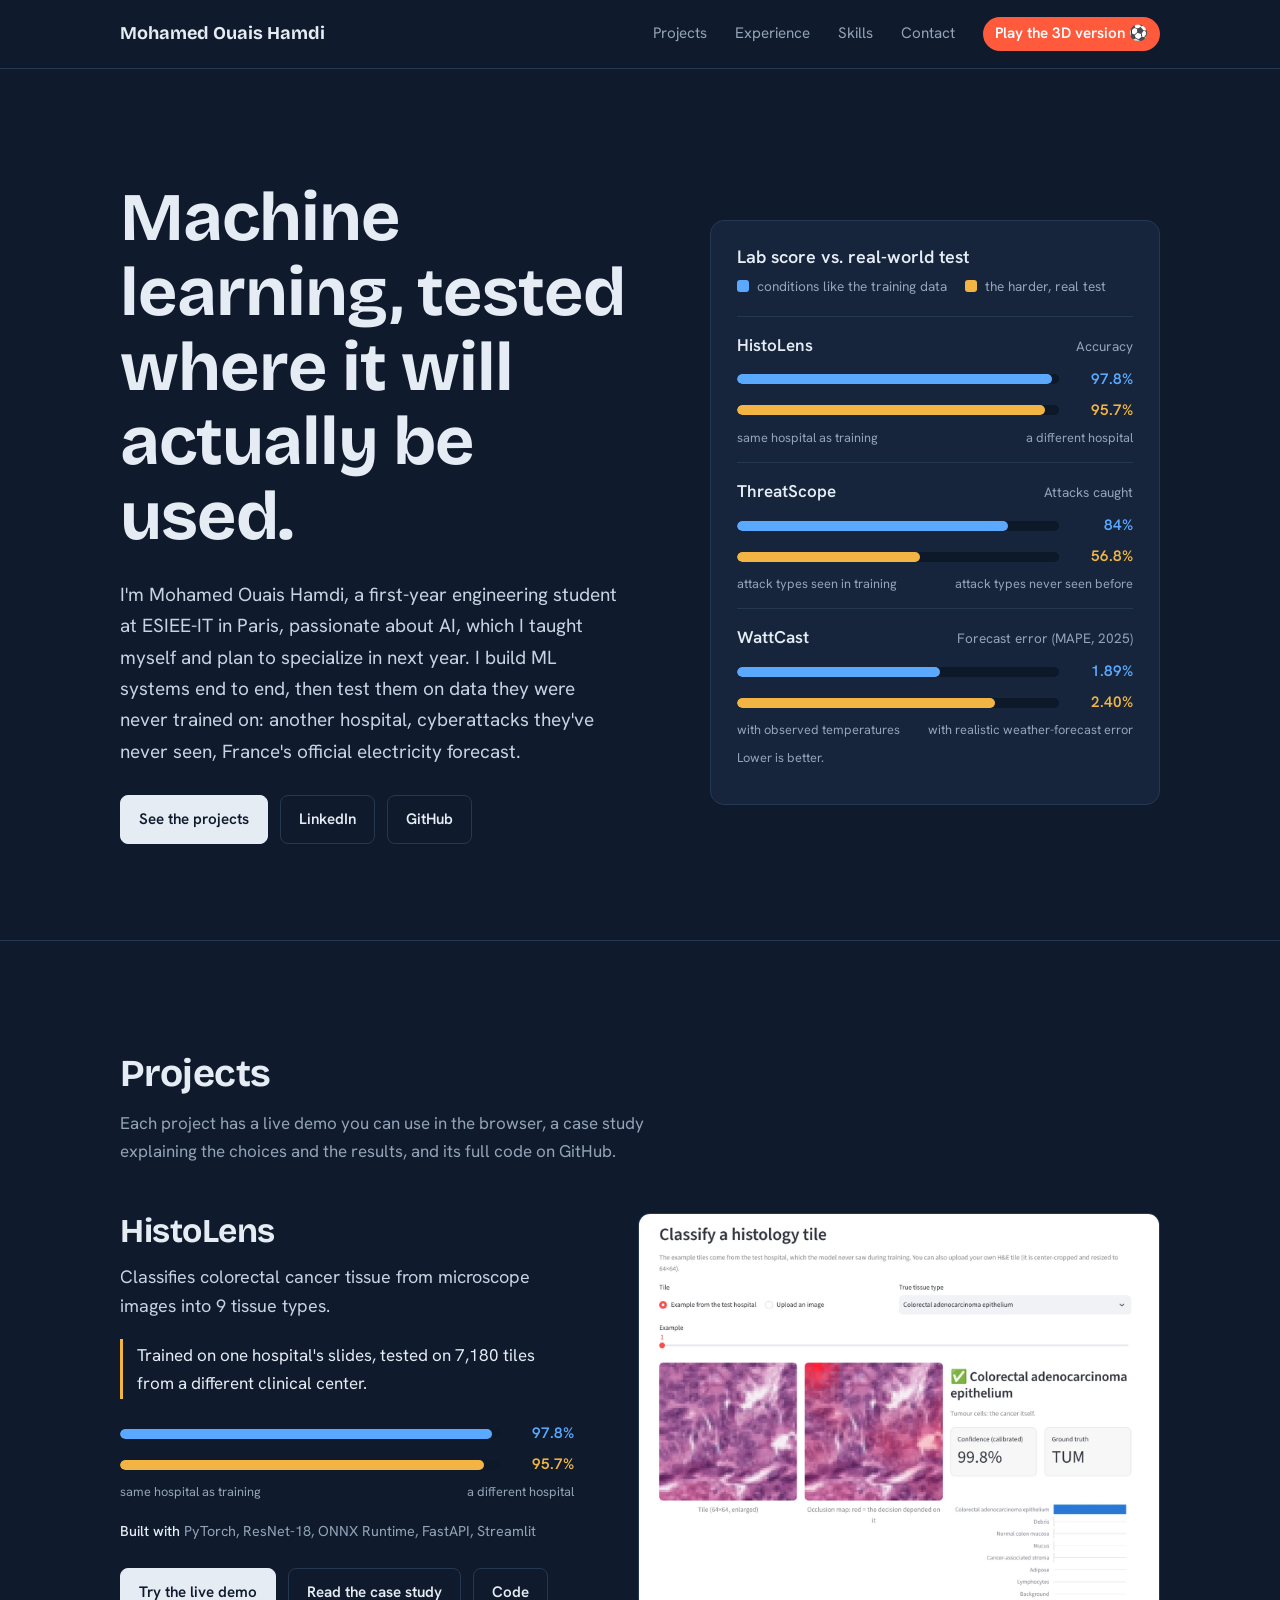
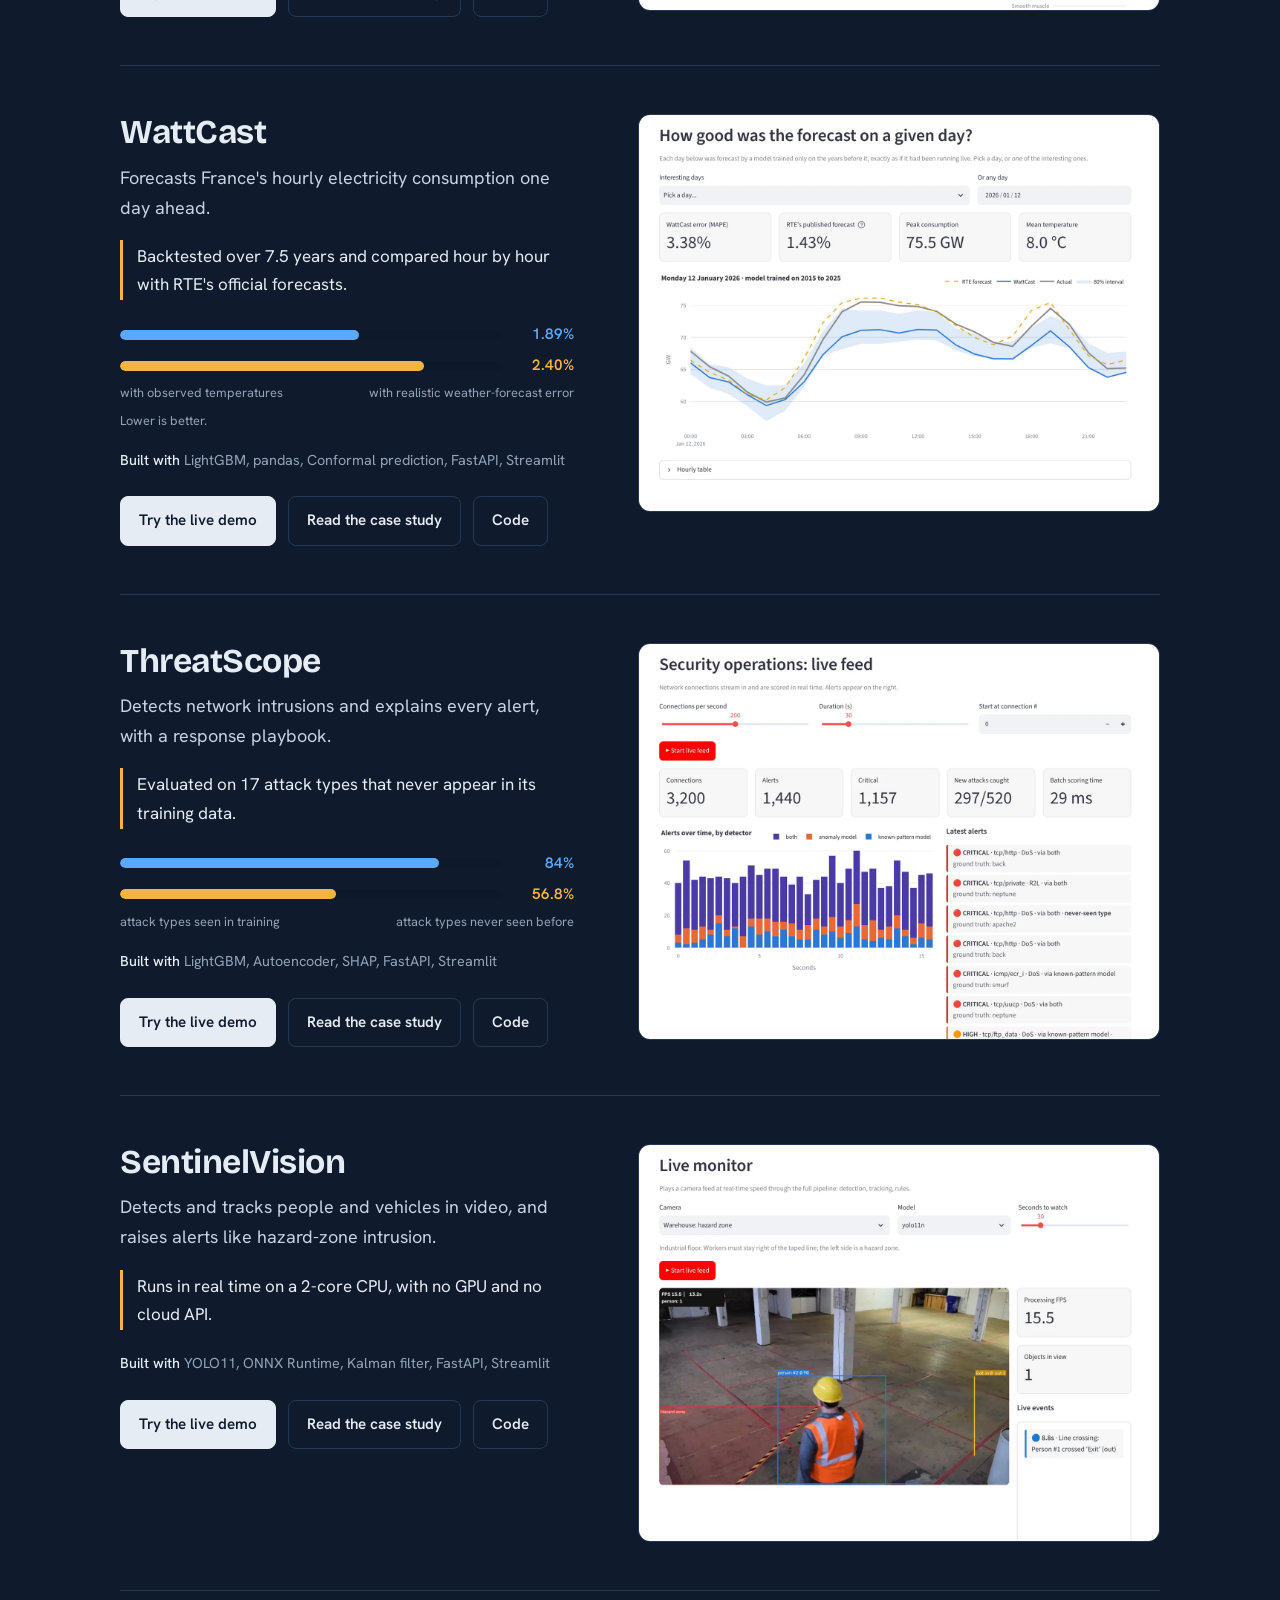
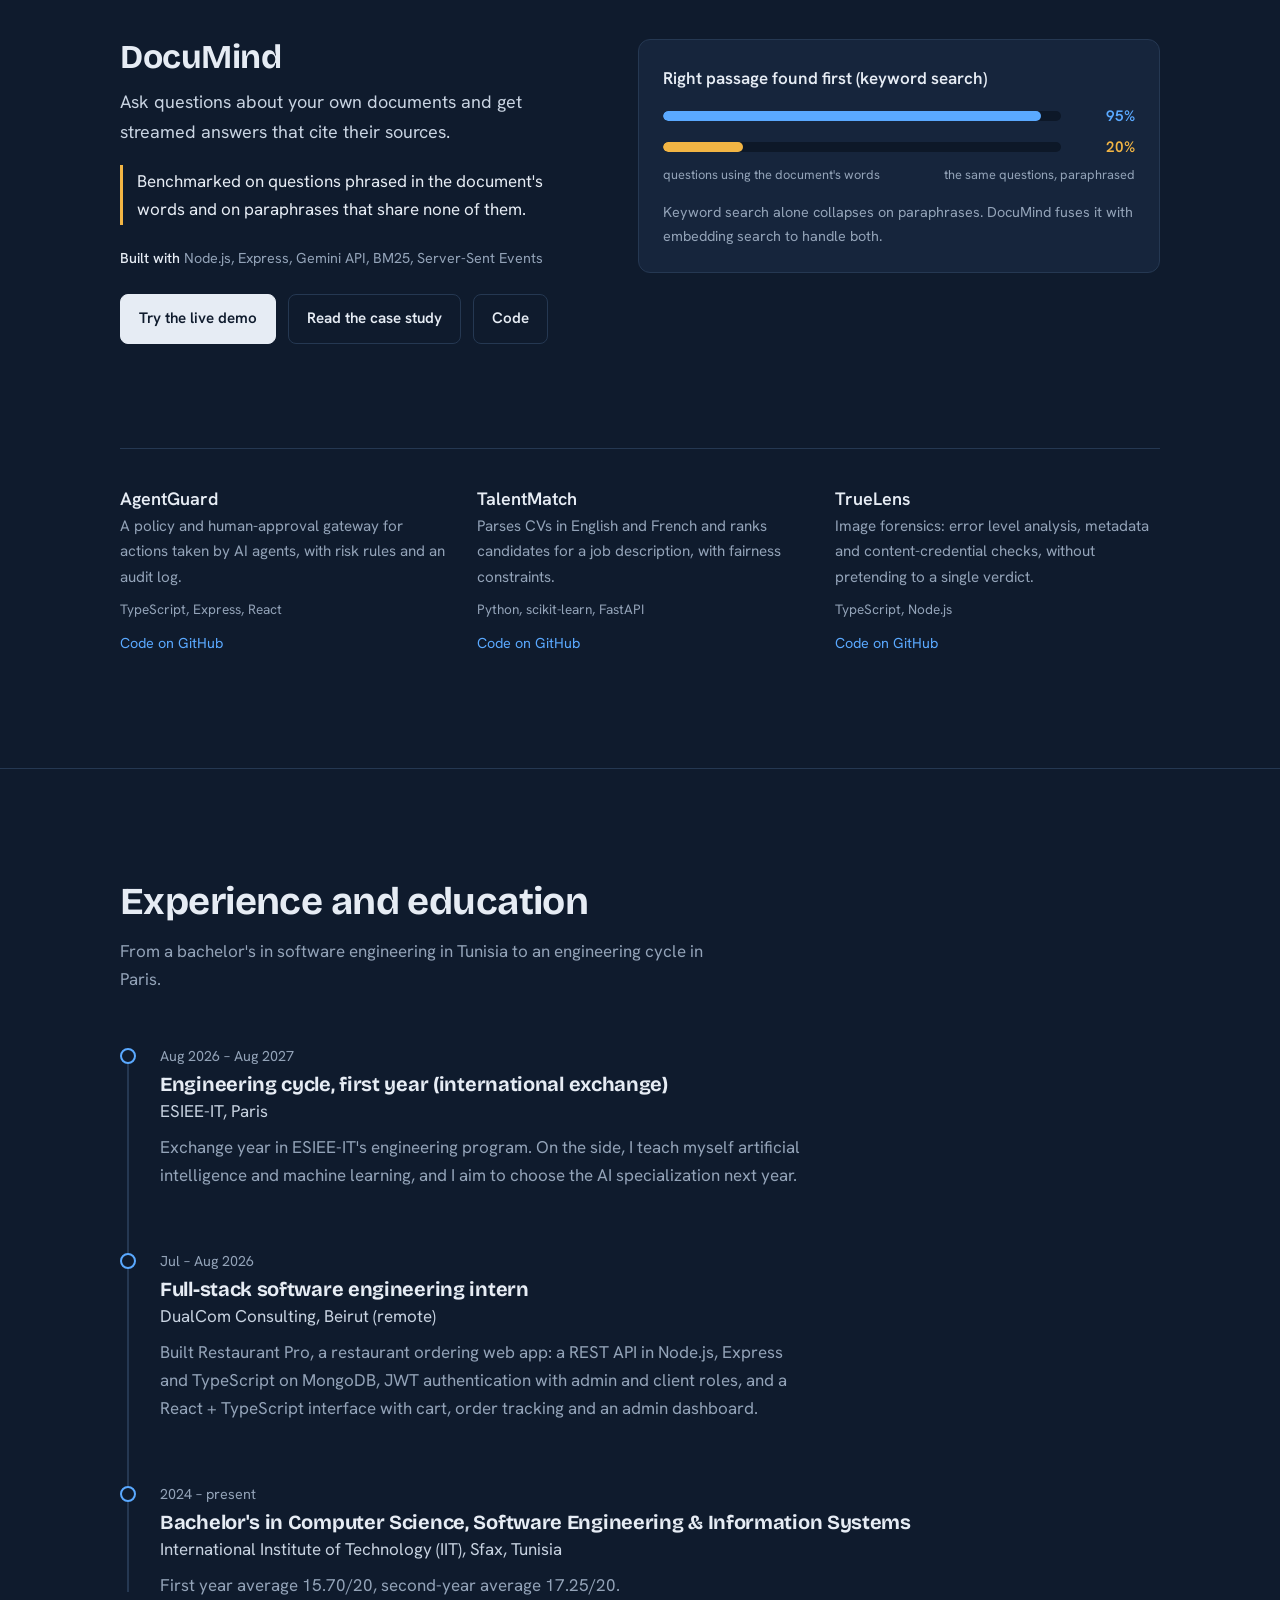
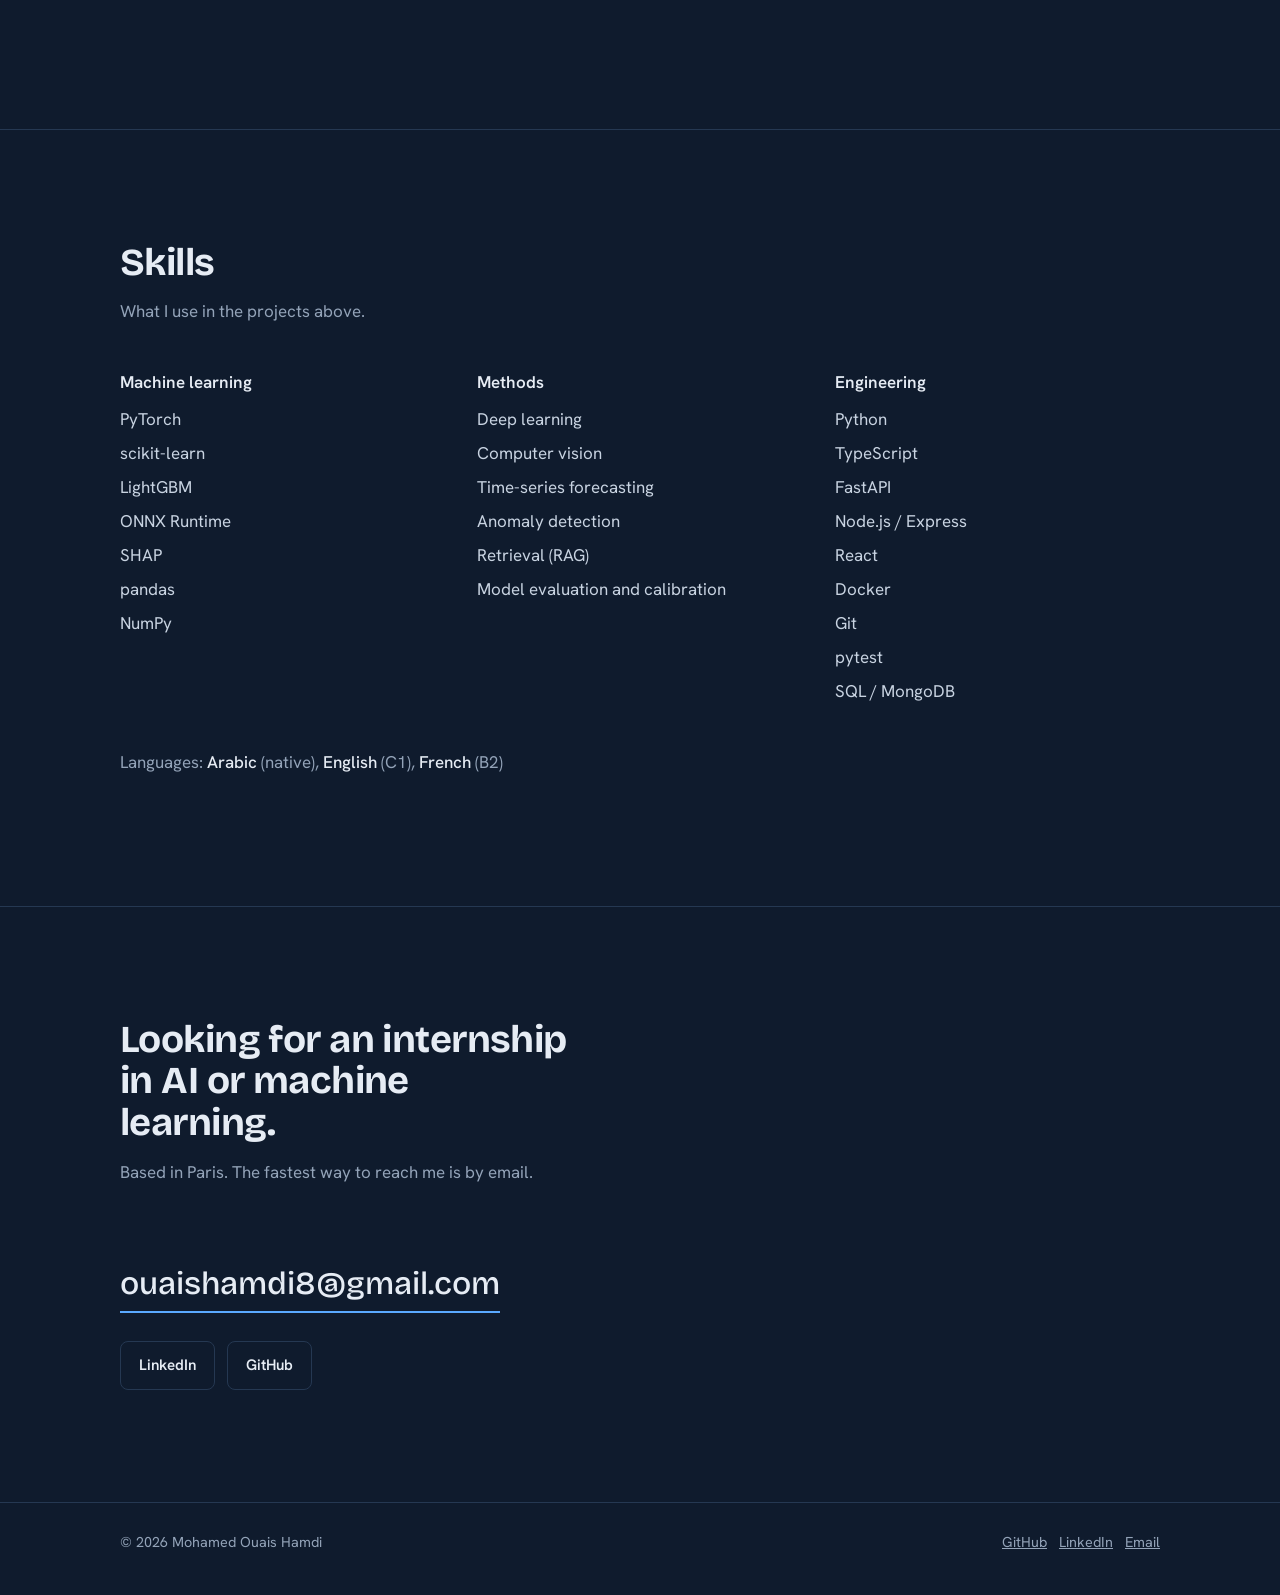
==== commit 792ff0f7: "Wording update" ====
--- a/classic/index.html
+++ b/classic/index.html
@@ -1 +1 @@
-<!DOCTYPE html><html lang="en"><head><meta charset="utf-8"><meta name="viewport" content="width=device-width, initial-scale=1"><title>Mohamed Ouais Hamdi · AI &amp; Machine Learning</title><meta name="description" content="Engineering student in AI and machine learning at ESIEE-IT, Paris. ML systems built end to end and tested on data they never saw in training."><link rel="canonical" href="https://classic.medouaishamdi.com/classic/"><meta property="og:title" content="Mohamed Ouais Hamdi · AI &amp; Machine Learning"><meta property="og:description" content="Engineering student in AI and machine learning at ESIEE-IT, Paris. ML systems built end to end and tested on data they never saw in training."><meta property="og:type" content="website"><meta property="og:url" content="https://classic.medouaishamdi.com/classic/"><meta property="og:image" content="https://medouaishamdi.com/og.png"><meta name="theme-color" content="#0f1b2d"><link rel="icon" href="/classic/favicon.svg" type="image/svg+xml"><link rel="stylesheet" href="/classic/_astro/projects.C-NV3u36.css"></head><body><a class="skip" href="#main">Skip to content</a><header class="site-header"><div class="wrap"><a class="brand" href="/classic/">Mohamed Ouais Hamdi</a><nav class="nav" aria-label="Main"><a href="/classic/#projects">Projects</a><a href="/classic/#journey" class="optional">Experience</a><a href="/classic/#skills" class="optional">Skills</a><a href="/classic/#contact" class="contact-link">Contact</a><a class="play" href="/">Play <span class="optional">the 3D version</span> ⚽</a></nav></div></header><main id="main"><section class="hero"><div class="wrap"><div><h1>Machine learning, tested where it will actually be used.</h1><p class="intro">I'm Mohamed Ouais Hamdi, an engineering student at ESIEE-IT in Paris, specializing in AI. I build ML systems end to end, then test them on data they were never trained on: another hospital, cyberattacks they've never seen, France's official electricity forecast.</p><div class="actions"><a class="btn primary" href="#projects">See the projects</a><a class="btn" href="https://www.linkedin.com/in/medouaishamdi">LinkedIn</a><a class="btn" href="https://github.com/medouaishamdi">GitHub</a></div></div><aside class="board" aria-labelledby="board-title"><h2 id="board-title">Lab score vs. real-world test</h2><div class="legend"><span><i class="swatch lab"></i>conditions like the training data</span><span><i class="swatch test"></i>the harder, real test</span></div><div class="board-row"><div class="head"><a href="/classic/projects/histolens">HistoLens</a><span class="what">Accuracy</span></div><div class="bars" role="img" aria-label="Accuracy: 97.8% same hospital as training, 95.7% a different hospital"><div class="bar lab"><div class="track"><div class="fill" style="width:97.8%"></div></div><span class="value">97.8%</span></div><div class="bar test"><div class="track"><div class="fill" style="width:95.7%"></div></div><span class="value">95.7%</span></div></div><div class="bar-notes"><span>same hospital as training</span><span>a different hospital</span></div></div><div class="board-row"><div class="head"><a href="/classic/projects/threatscope">ThreatScope</a><span class="what">Attacks caught</span></div><div class="bars" role="img" aria-label="Attacks caught: 84% attack types seen in training, 56.8% attack types never seen before"><div class="bar lab"><div class="track"><div class="fill" style="width:84%"></div></div><span class="value">84%</span></div><div class="bar test"><div class="track"><div class="fill" style="width:56.8%"></div></div><span class="value">56.8%</span></div></div><div class="bar-notes"><span>attack types seen in training</span><span>attack types never seen before</span></div></div><div class="board-row"><div class="head"><a href="/classic/projects/wattcast">WattCast</a><span class="what">Forecast error (MAPE, 2025)</span></div><div class="bars" role="img" aria-label="Forecast error (MAPE, 2025): 1.89% with observed temperatures, 2.40% with realistic weather-forecast error"><div class="bar lab"><div class="track"><div class="fill" style="width:63%"></div></div><span class="value">1.89%</span></div><div class="bar test"><div class="track"><div class="fill" style="width:80%"></div></div><span class="value">2.40%</span></div></div><div class="bar-notes"><span>with observed temperatures</span><span>with realistic weather-forecast error</span></div><p class="muted" style="font-size:.8rem;margin:6px 0 0">Lower is better.</p></div></aside></div></section><section class="section" id="projects"><div class="wrap"><h2>Projects</h2><p class="section-intro">Each project has a live demo you can use in the browser, a case study explaining the choices and the results, and its full code on GitHub.</p><article class="project"><div><h3>HistoLens</h3><p class="one">Classifies colorectal cancer tissue from microscope images into 9 tissue types.</p><p class="challenge">Trained on one hospital&#39;s slides, tested on 7,180 tiles from a different clinical center.</p><div class="bars" role="img" aria-label="Accuracy: 97.8% same hospital as training, 95.7% a different hospital"><div class="bar lab"><div class="track"><div class="fill" style="width:97.8%"></div></div><span class="value">97.8%</span></div><div class="bar test"><div class="track"><div class="fill" style="width:95.7%"></div></div><span class="value">95.7%</span></div></div><div class="bar-notes"><span>same hospital as training</span><span>a different hospital</span></div><p class="stack"><strong>Built with</strong> PyTorch, ResNet-18, ONNX Runtime, FastAPI, Streamlit</p><div class="actions"><a class="btn primary" href="https://histolens-medouaishamdi.streamlit.app">Try the live demo</a><a class="btn" href="/classic/projects/histolens">Read the case study</a><a class="btn" href="https://github.com/medouaishamdi/histolens">Code</a></div></div><div class="visual"><a class="shot" href="/classic/projects/histolens" aria-label="HistoLens case study"><img src="/classic/img/histolens.webp" alt="HistoLens classifying a tumour tile, with an occlusion map and calibrated probabilities" width="1400" height="1066" loading="lazy" decoding="async"></a></div></article><article class="project"><div><h3>WattCast</h3><p class="one">Forecasts France&#39;s hourly electricity consumption one day ahead.</p><p class="challenge">Backtested over 7.5 years and compared hour by hour with RTE&#39;s official forecasts.</p><div class="bars" role="img" aria-label="Forecast error (MAPE, 2025): 1.89% with observed temperatures, 2.40% with realistic weather-forecast error"><div class="bar lab"><div class="track"><div class="fill" style="width:63%"></div></div><span class="value">1.89%</span></div><div class="bar test"><div class="track"><div class="fill" style="width:80%"></div></div><span class="value">2.40%</span></div></div><div class="bar-notes"><span>with observed temperatures</span><span>with realistic weather-forecast error</span></div><p class="muted" style="font-size:.8rem;margin:6px 0 0">Lower is better.</p><p class="stack"><strong>Built with</strong> LightGBM, pandas, Conformal prediction, FastAPI, Streamlit</p><div class="actions"><a class="btn primary" href="https://wattcast-medouaishamdi.streamlit.app">Try the live demo</a><a class="btn" href="/classic/projects/wattcast">Read the case study</a><a class="btn" href="https://github.com/medouaishamdi/wattcast">Code</a></div></div><div class="visual"><a class="shot" href="/classic/projects/wattcast" aria-label="WattCast case study"><img src="/classic/img/wattcast.webp" alt="WattCast replaying a January 2026 cold snap: actual consumption, WattCast forecast and RTE forecast" width="1400" height="1066" loading="lazy" decoding="async"></a></div></article><article class="project"><div><h3>ThreatScope</h3><p class="one">Detects network intrusions and explains every alert, with a response playbook.</p><p class="challenge">Evaluated on 17 attack types that never appear in its training data.</p><div class="bars" role="img" aria-label="Attacks caught: 84% attack types seen in training, 56.8% attack types never seen before"><div class="bar lab"><div class="track"><div class="fill" style="width:84%"></div></div><span class="value">84%</span></div><div class="bar test"><div class="track"><div class="fill" style="width:56.8%"></div></div><span class="value">56.8%</span></div></div><div class="bar-notes"><span>attack types seen in training</span><span>attack types never seen before</span></div><p class="stack"><strong>Built with</strong> LightGBM, Autoencoder, SHAP, FastAPI, Streamlit</p><div class="actions"><a class="btn primary" href="https://threatscope-medouaishamdi.streamlit.app">Try the live demo</a><a class="btn" href="/classic/projects/threatscope">Read the case study</a><a class="btn" href="https://github.com/medouaishamdi/threatscope">Code</a></div></div><div class="visual"><a class="shot" href="/classic/projects/threatscope" aria-label="ThreatScope case study"><img src="/classic/img/threatscope.webp" alt="ThreatScope live security-operations view with alerts by detector" width="1400" height="1066" loading="lazy" decoding="async"></a></div></article><article class="project"><div><h3>SentinelVision</h3><p class="one">Detects and tracks people and vehicles in video, and raises alerts like hazard-zone intrusion.</p><p class="challenge">Runs in real time on a 2-core CPU, with no GPU and no cloud API.</p><p class="stack"><strong>Built with</strong> YOLO11, ONNX Runtime, Kalman filter, FastAPI, Streamlit</p><div class="actions"><a class="btn primary" href="https://sentinelvision-medouaishamdi.streamlit.app">Try the live demo</a><a class="btn" href="/classic/projects/sentinelvision">Read the case study</a><a class="btn" href="https://github.com/medouaishamdi/sentinelvision">Code</a></div></div><div class="visual"><a class="shot" href="/classic/projects/sentinelvision" aria-label="SentinelVision case study"><img src="/classic/img/sentinelvision.webp" alt="SentinelVision tracking a worker near a hazard zone in a warehouse video" width="1400" height="1066" loading="lazy" decoding="async"></a></div></article><article class="project"><div><h3>DocuMind</h3><p class="one">Ask questions about your own documents and get streamed answers that cite their sources.</p><p class="challenge">Benchmarked on questions phrased in the document&#39;s words and on paraphrases that share none of them.</p><p class="stack"><strong>Built with</strong> Node.js, Express, Gemini API, BM25, Server-Sent Events</p><div class="actions"><a class="btn primary" href="https://documind-e22o.onrender.com">Try the live demo</a><a class="btn" href="/classic/projects/documind">Read the case study</a><a class="btn" href="https://github.com/medouaishamdi/documind">Code</a></div></div><div class="visual"><div class="metric-panel"><p class="label">Right passage found first (keyword search)</p><div class="bars" role="img" aria-label="Right passage found first (keyword search): 95% questions using the document's words, 20% the same questions, paraphrased"><div class="bar lab"><div class="track"><div class="fill" style="width:95%"></div></div><span class="value">95%</span></div><div class="bar test"><div class="track"><div class="fill" style="width:20%"></div></div><span class="value">20%</span></div></div><div class="bar-notes"><span>questions using the document&#39;s words</span><span>the same questions, paraphrased</span></div><p class="muted" style="font-size:.9rem;margin:16px 0 0">Keyword search alone collapses on paraphrases. DocuMind fuses it with embedding search to handle both.</p></div></div></article><div class="more"><div><h3>AgentGuard</h3><p>A policy and human-approval gateway for actions taken by AI agents, with risk rules and an audit log.</p><p class="muted" style="font-size:.85rem">TypeScript, Express, React</p><a href="https://github.com/medouaishamdi/agentguard">Code on GitHub</a></div><div><h3>TalentMatch</h3><p>Parses CVs in English and French and ranks candidates for a job description, with fairness constraints.</p><p class="muted" style="font-size:.85rem">Python, scikit-learn, FastAPI</p><a href="https://github.com/medouaishamdi/talentmatch">Code on GitHub</a></div><div><h3>TrueLens</h3><p>Image forensics: error level analysis, metadata and content-credential checks, without pretending to a single verdict.</p><p class="muted" style="font-size:.85rem">TypeScript, Node.js</p><a href="https://github.com/medouaishamdi/truelens">Code on GitHub</a></div></div></div></section><section class="section" id="journey"><div class="wrap"><h2>Experience and education</h2><p class="section-intro">From a bachelor's in software engineering in Tunisia to an engineering cycle in Paris.</p><ol class="timeline"><li><span class="when">Aug 2026 – Aug 2027</span><h3>Engineering cycle, first year (international exchange)</h3><p class="place">ESIEE-IT, Paris</p><p class="measure-text muted">Exchange year in ESIEE-IT&#39;s engineering program, focusing on artificial intelligence and machine learning. Aiming to continue into the two-year AI specialization.</p></li><li><span class="when">Jul – Aug 2026</span><h3>Full-stack software engineering intern</h3><p class="place">DualCom Consulting, Beirut (remote)</p><p class="measure-text muted">Built Restaurant Pro, a restaurant ordering web app: a REST API in Node.js, Express and TypeScript on MongoDB, JWT authentication with admin and client roles, and a React + TypeScript interface with cart, order tracking and an admin dashboard.</p></li><li><span class="when">2024 – present</span><h3>Bachelor&#39;s in Computer Science, Software Engineering &amp; Information Systems</h3><p class="place">International Institute of Technology (IIT), Sfax, Tunisia</p><p class="measure-text muted">First year average 15.70/20, second year first semester 17.25/20.</p></li></ol></div></section><section class="section" id="skills"><div class="wrap"><h2>Skills</h2><p class="section-intro">What I use in the projects above.</p><div class="skills"><div><h3>Machine learning</h3><ul><li>PyTorch</li><li>scikit-learn</li><li>LightGBM</li><li>ONNX Runtime</li><li>SHAP</li><li>pandas</li><li>NumPy</li></ul></div><div><h3>Methods</h3><ul><li>Deep learning</li><li>Computer vision</li><li>Time-series forecasting</li><li>Anomaly detection</li><li>Retrieval (RAG)</li><li>Model evaluation and calibration</li></ul></div><div><h3>Engineering</h3><ul><li>Python</li><li>TypeScript</li><li>FastAPI</li><li>Node.js / Express</li><li>React</li><li>Docker</li><li>Git</li><li>pytest</li><li>SQL / MongoDB</li></ul></div></div><p class="langs">Languages: <strong>Arabic</strong> (native), <strong>English</strong> (C1), <strong>French</strong> (B2)</p></div></section><section class="section contact" id="contact"><div class="wrap"><h2>Looking for an internship in AI or machine learning.</h2><p class="section-intro">Based in Paris. The fastest way to reach me is by email.</p><a class="email" href="mailto:ouaishamdi8@gmail.com">ouaishamdi8@gmail.com</a><div class="actions"><a class="btn" href="https://www.linkedin.com/in/medouaishamdi">LinkedIn</a><a class="btn" href="https://github.com/medouaishamdi">GitHub</a></div></div></section></main><footer class="site-footer"><div class="wrap"><span>© 2026 Mohamed Ouais Hamdi</span><span><a href="https://github.com/medouaishamdi">GitHub</a> &nbsp; <a href="https://www.linkedin.com/in/medouaishamdi">LinkedIn</a> &nbsp; <a href="mailto:ouaishamdi8@gmail.com">Email</a></span></div></footer></body></html>+<!DOCTYPE html><html lang="en"><head><meta charset="utf-8"><meta name="viewport" content="width=device-width, initial-scale=1"><title>Mohamed Ouais Hamdi · AI &amp; Machine Learning</title><meta name="description" content="Engineering student in AI and machine learning at ESIEE-IT, Paris. ML systems built end to end and tested on data they never saw in training."><link rel="canonical" href="https://classic.medouaishamdi.com/classic/"><meta property="og:title" content="Mohamed Ouais Hamdi · AI &amp; Machine Learning"><meta property="og:description" content="Engineering student in AI and machine learning at ESIEE-IT, Paris. ML systems built end to end and tested on data they never saw in training."><meta property="og:type" content="website"><meta property="og:url" content="https://classic.medouaishamdi.com/classic/"><meta property="og:image" content="https://medouaishamdi.com/og.png"><meta name="theme-color" content="#0f1b2d"><link rel="icon" href="/classic/favicon.svg" type="image/svg+xml"><link rel="stylesheet" href="/classic/_astro/projects.C-NV3u36.css"></head><body><a class="skip" href="#main">Skip to content</a><header class="site-header"><div class="wrap"><a class="brand" href="/classic/">Mohamed Ouais Hamdi</a><nav class="nav" aria-label="Main"><a href="/classic/#projects">Projects</a><a href="/classic/#journey" class="optional">Experience</a><a href="/classic/#skills" class="optional">Skills</a><a href="/classic/#contact" class="contact-link">Contact</a><a class="play" href="/">Play <span class="optional">the 3D version</span> ⚽</a></nav></div></header><main id="main"><section class="hero"><div class="wrap"><div><h1>Machine learning, tested where it will actually be used.</h1><p class="intro">I'm Mohamed Ouais Hamdi, a first-year engineering student at ESIEE-IT in Paris, passionate about AI, which I taught myself and plan to specialize in next year. I build ML systems end to end, then test them on data they were never trained on: another hospital, cyberattacks they've never seen, France's official electricity forecast.</p><div class="actions"><a class="btn primary" href="#projects">See the projects</a><a class="btn" href="https://www.linkedin.com/in/medouaishamdi">LinkedIn</a><a class="btn" href="https://github.com/medouaishamdi">GitHub</a></div></div><aside class="board" aria-labelledby="board-title"><h2 id="board-title">Lab score vs. real-world test</h2><div class="legend"><span><i class="swatch lab"></i>conditions like the training data</span><span><i class="swatch test"></i>the harder, real test</span></div><div class="board-row"><div class="head"><a href="/classic/projects/histolens">HistoLens</a><span class="what">Accuracy</span></div><div class="bars" role="img" aria-label="Accuracy: 97.8% same hospital as training, 95.7% a different hospital"><div class="bar lab"><div class="track"><div class="fill" style="width:97.8%"></div></div><span class="value">97.8%</span></div><div class="bar test"><div class="track"><div class="fill" style="width:95.7%"></div></div><span class="value">95.7%</span></div></div><div class="bar-notes"><span>same hospital as training</span><span>a different hospital</span></div></div><div class="board-row"><div class="head"><a href="/classic/projects/threatscope">ThreatScope</a><span class="what">Attacks caught</span></div><div class="bars" role="img" aria-label="Attacks caught: 84% attack types seen in training, 56.8% attack types never seen before"><div class="bar lab"><div class="track"><div class="fill" style="width:84%"></div></div><span class="value">84%</span></div><div class="bar test"><div class="track"><div class="fill" style="width:56.8%"></div></div><span class="value">56.8%</span></div></div><div class="bar-notes"><span>attack types seen in training</span><span>attack types never seen before</span></div></div><div class="board-row"><div class="head"><a href="/classic/projects/wattcast">WattCast</a><span class="what">Forecast error (MAPE, 2025)</span></div><div class="bars" role="img" aria-label="Forecast error (MAPE, 2025): 1.89% with observed temperatures, 2.40% with realistic weather-forecast error"><div class="bar lab"><div class="track"><div class="fill" style="width:63%"></div></div><span class="value">1.89%</span></div><div class="bar test"><div class="track"><div class="fill" style="width:80%"></div></div><span class="value">2.40%</span></div></div><div class="bar-notes"><span>with observed temperatures</span><span>with realistic weather-forecast error</span></div><p class="muted" style="font-size:.8rem;margin:6px 0 0">Lower is better.</p></div></aside></div></section><section class="section" id="projects"><div class="wrap"><h2>Projects</h2><p class="section-intro">Each project has a live demo you can use in the browser, a case study explaining the choices and the results, and its full code on GitHub.</p><article class="project"><div><h3>HistoLens</h3><p class="one">Classifies colorectal cancer tissue from microscope images into 9 tissue types.</p><p class="challenge">Trained on one hospital&#39;s slides, tested on 7,180 tiles from a different clinical center.</p><div class="bars" role="img" aria-label="Accuracy: 97.8% same hospital as training, 95.7% a different hospital"><div class="bar lab"><div class="track"><div class="fill" style="width:97.8%"></div></div><span class="value">97.8%</span></div><div class="bar test"><div class="track"><div class="fill" style="width:95.7%"></div></div><span class="value">95.7%</span></div></div><div class="bar-notes"><span>same hospital as training</span><span>a different hospital</span></div><p class="stack"><strong>Built with</strong> PyTorch, ResNet-18, ONNX Runtime, FastAPI, Streamlit</p><div class="actions"><a class="btn primary" href="https://histolens-medouaishamdi.streamlit.app">Try the live demo</a><a class="btn" href="/classic/projects/histolens">Read the case study</a><a class="btn" href="https://github.com/medouaishamdi/histolens">Code</a></div></div><div class="visual"><a class="shot" href="/classic/projects/histolens" aria-label="HistoLens case study"><img src="/classic/img/histolens.webp" alt="HistoLens classifying a tumour tile, with an occlusion map and calibrated probabilities" width="1400" height="1066" loading="lazy" decoding="async"></a></div></article><article class="project"><div><h3>WattCast</h3><p class="one">Forecasts France&#39;s hourly electricity consumption one day ahead.</p><p class="challenge">Backtested over 7.5 years and compared hour by hour with RTE&#39;s official forecasts.</p><div class="bars" role="img" aria-label="Forecast error (MAPE, 2025): 1.89% with observed temperatures, 2.40% with realistic weather-forecast error"><div class="bar lab"><div class="track"><div class="fill" style="width:63%"></div></div><span class="value">1.89%</span></div><div class="bar test"><div class="track"><div class="fill" style="width:80%"></div></div><span class="value">2.40%</span></div></div><div class="bar-notes"><span>with observed temperatures</span><span>with realistic weather-forecast error</span></div><p class="muted" style="font-size:.8rem;margin:6px 0 0">Lower is better.</p><p class="stack"><strong>Built with</strong> LightGBM, pandas, Conformal prediction, FastAPI, Streamlit</p><div class="actions"><a class="btn primary" href="https://wattcast-medouaishamdi.streamlit.app">Try the live demo</a><a class="btn" href="/classic/projects/wattcast">Read the case study</a><a class="btn" href="https://github.com/medouaishamdi/wattcast">Code</a></div></div><div class="visual"><a class="shot" href="/classic/projects/wattcast" aria-label="WattCast case study"><img src="/classic/img/wattcast.webp" alt="WattCast replaying a January 2026 cold snap: actual consumption, WattCast forecast and RTE forecast" width="1400" height="1066" loading="lazy" decoding="async"></a></div></article><article class="project"><div><h3>ThreatScope</h3><p class="one">Detects network intrusions and explains every alert, with a response playbook.</p><p class="challenge">Evaluated on 17 attack types that never appear in its training data.</p><div class="bars" role="img" aria-label="Attacks caught: 84% attack types seen in training, 56.8% attack types never seen before"><div class="bar lab"><div class="track"><div class="fill" style="width:84%"></div></div><span class="value">84%</span></div><div class="bar test"><div class="track"><div class="fill" style="width:56.8%"></div></div><span class="value">56.8%</span></div></div><div class="bar-notes"><span>attack types seen in training</span><span>attack types never seen before</span></div><p class="stack"><strong>Built with</strong> LightGBM, Autoencoder, SHAP, FastAPI, Streamlit</p><div class="actions"><a class="btn primary" href="https://threatscope-medouaishamdi.streamlit.app">Try the live demo</a><a class="btn" href="/classic/projects/threatscope">Read the case study</a><a class="btn" href="https://github.com/medouaishamdi/threatscope">Code</a></div></div><div class="visual"><a class="shot" href="/classic/projects/threatscope" aria-label="ThreatScope case study"><img src="/classic/img/threatscope.webp" alt="ThreatScope live security-operations view with alerts by detector" width="1400" height="1066" loading="lazy" decoding="async"></a></div></article><article class="project"><div><h3>SentinelVision</h3><p class="one">Detects and tracks people and vehicles in video, and raises alerts like hazard-zone intrusion.</p><p class="challenge">Runs in real time on a 2-core CPU, with no GPU and no cloud API.</p><p class="stack"><strong>Built with</strong> YOLO11, ONNX Runtime, Kalman filter, FastAPI, Streamlit</p><div class="actions"><a class="btn primary" href="https://sentinelvision-medouaishamdi.streamlit.app">Try the live demo</a><a class="btn" href="/classic/projects/sentinelvision">Read the case study</a><a class="btn" href="https://github.com/medouaishamdi/sentinelvision">Code</a></div></div><div class="visual"><a class="shot" href="/classic/projects/sentinelvision" aria-label="SentinelVision case study"><img src="/classic/img/sentinelvision.webp" alt="SentinelVision tracking a worker near a hazard zone in a warehouse video" width="1400" height="1066" loading="lazy" decoding="async"></a></div></article><article class="project"><div><h3>DocuMind</h3><p class="one">Ask questions about your own documents and get streamed answers that cite their sources.</p><p class="challenge">Benchmarked on questions phrased in the document&#39;s words and on paraphrases that share none of them.</p><p class="stack"><strong>Built with</strong> Node.js, Express, Gemini API, BM25, Server-Sent Events</p><div class="actions"><a class="btn primary" href="https://documind-e22o.onrender.com">Try the live demo</a><a class="btn" href="/classic/projects/documind">Read the case study</a><a class="btn" href="https://github.com/medouaishamdi/documind">Code</a></div></div><div class="visual"><div class="metric-panel"><p class="label">Right passage found first (keyword search)</p><div class="bars" role="img" aria-label="Right passage found first (keyword search): 95% questions using the document's words, 20% the same questions, paraphrased"><div class="bar lab"><div class="track"><div class="fill" style="width:95%"></div></div><span class="value">95%</span></div><div class="bar test"><div class="track"><div class="fill" style="width:20%"></div></div><span class="value">20%</span></div></div><div class="bar-notes"><span>questions using the document&#39;s words</span><span>the same questions, paraphrased</span></div><p class="muted" style="font-size:.9rem;margin:16px 0 0">Keyword search alone collapses on paraphrases. DocuMind fuses it with embedding search to handle both.</p></div></div></article><div class="more"><div><h3>AgentGuard</h3><p>A policy and human-approval gateway for actions taken by AI agents, with risk rules and an audit log.</p><p class="muted" style="font-size:.85rem">TypeScript, Express, React</p><a href="https://github.com/medouaishamdi/agentguard">Code on GitHub</a></div><div><h3>TalentMatch</h3><p>Parses CVs in English and French and ranks candidates for a job description, with fairness constraints.</p><p class="muted" style="font-size:.85rem">Python, scikit-learn, FastAPI</p><a href="https://github.com/medouaishamdi/talentmatch">Code on GitHub</a></div><div><h3>TrueLens</h3><p>Image forensics: error level analysis, metadata and content-credential checks, without pretending to a single verdict.</p><p class="muted" style="font-size:.85rem">TypeScript, Node.js</p><a href="https://github.com/medouaishamdi/truelens">Code on GitHub</a></div></div></div></section><section class="section" id="journey"><div class="wrap"><h2>Experience and education</h2><p class="section-intro">From a bachelor's in software engineering in Tunisia to an engineering cycle in Paris.</p><ol class="timeline"><li><span class="when">Aug 2026 – Aug 2027</span><h3>Engineering cycle, first year (international exchange)</h3><p class="place">ESIEE-IT, Paris</p><p class="measure-text muted">Exchange year in ESIEE-IT&#39;s engineering program. On the side, I teach myself artificial intelligence and machine learning, and I aim to choose the AI specialization next year.</p></li><li><span class="when">Jul – Aug 2026</span><h3>Full-stack software engineering intern</h3><p class="place">DualCom Consulting, Beirut (remote)</p><p class="measure-text muted">Built Restaurant Pro, a restaurant ordering web app: a REST API in Node.js, Express and TypeScript on MongoDB, JWT authentication with admin and client roles, and a React + TypeScript interface with cart, order tracking and an admin dashboard.</p></li><li><span class="when">2024 – present</span><h3>Bachelor&#39;s in Computer Science, Software Engineering &amp; Information Systems</h3><p class="place">International Institute of Technology (IIT), Sfax, Tunisia</p><p class="measure-text muted">First year average 15.70/20, second-year average 17.25/20.</p></li></ol></div></section><section class="section" id="skills"><div class="wrap"><h2>Skills</h2><p class="section-intro">What I use in the projects above.</p><div class="skills"><div><h3>Machine learning</h3><ul><li>PyTorch</li><li>scikit-learn</li><li>LightGBM</li><li>ONNX Runtime</li><li>SHAP</li><li>pandas</li><li>NumPy</li></ul></div><div><h3>Methods</h3><ul><li>Deep learning</li><li>Computer vision</li><li>Time-series forecasting</li><li>Anomaly detection</li><li>Retrieval (RAG)</li><li>Model evaluation and calibration</li></ul></div><div><h3>Engineering</h3><ul><li>Python</li><li>TypeScript</li><li>FastAPI</li><li>Node.js / Express</li><li>React</li><li>Docker</li><li>Git</li><li>pytest</li><li>SQL / MongoDB</li></ul></div></div><p class="langs">Languages: <strong>Arabic</strong> (native), <strong>English</strong> (C1), <strong>French</strong> (B2)</p></div></section><section class="section contact" id="contact"><div class="wrap"><h2>Looking for an internship in AI or machine learning.</h2><p class="section-intro">Based in Paris. The fastest way to reach me is by email.</p><a class="email" href="mailto:ouaishamdi8@gmail.com">ouaishamdi8@gmail.com</a><div class="actions"><a class="btn" href="https://www.linkedin.com/in/medouaishamdi">LinkedIn</a><a class="btn" href="https://github.com/medouaishamdi">GitHub</a></div></div></section></main><footer class="site-footer"><div class="wrap"><span>© 2026 Mohamed Ouais Hamdi</span><span><a href="https://github.com/medouaishamdi">GitHub</a> &nbsp; <a href="https://www.linkedin.com/in/medouaishamdi">LinkedIn</a> &nbsp; <a href="mailto:ouaishamdi8@gmail.com">Email</a></span></div></footer></body></html>
